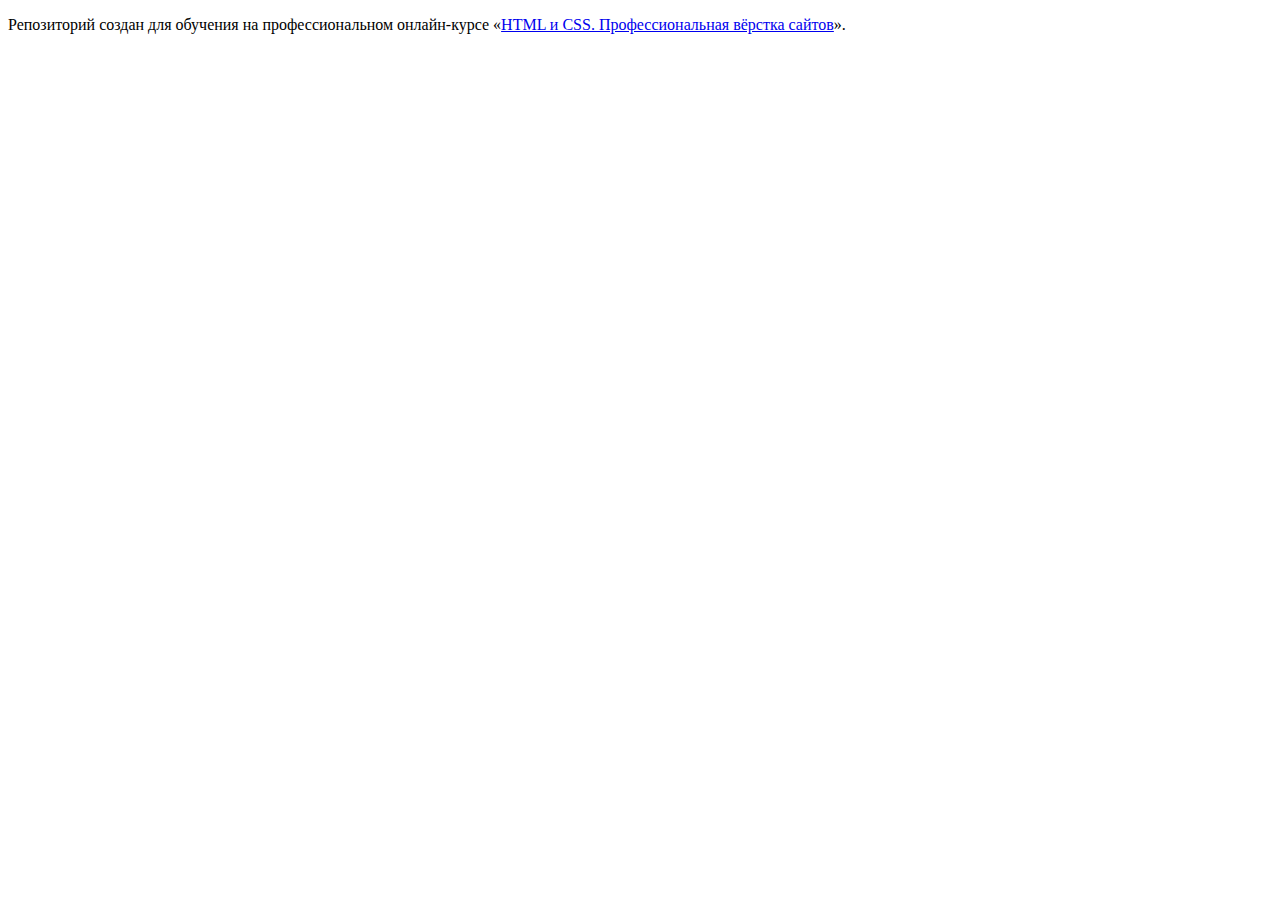
==== index.html @ 1917bbc8 ":hatching_chick:" ====
<!DOCTYPE html>
<html lang="ru">
  <head>
    <meta charset="utf-8">
    <title>HTML Academy: Девайс</title>
  </head>
  <body>

    <p>Репозиторий создан для обучения на профессиональном онлайн‑курсе «<a href="https://htmlacademy.ru/intensive/htmlcss">HTML и CSS. Профессиональная вёрстка сайтов</a>».</p>

  </body>
</html>
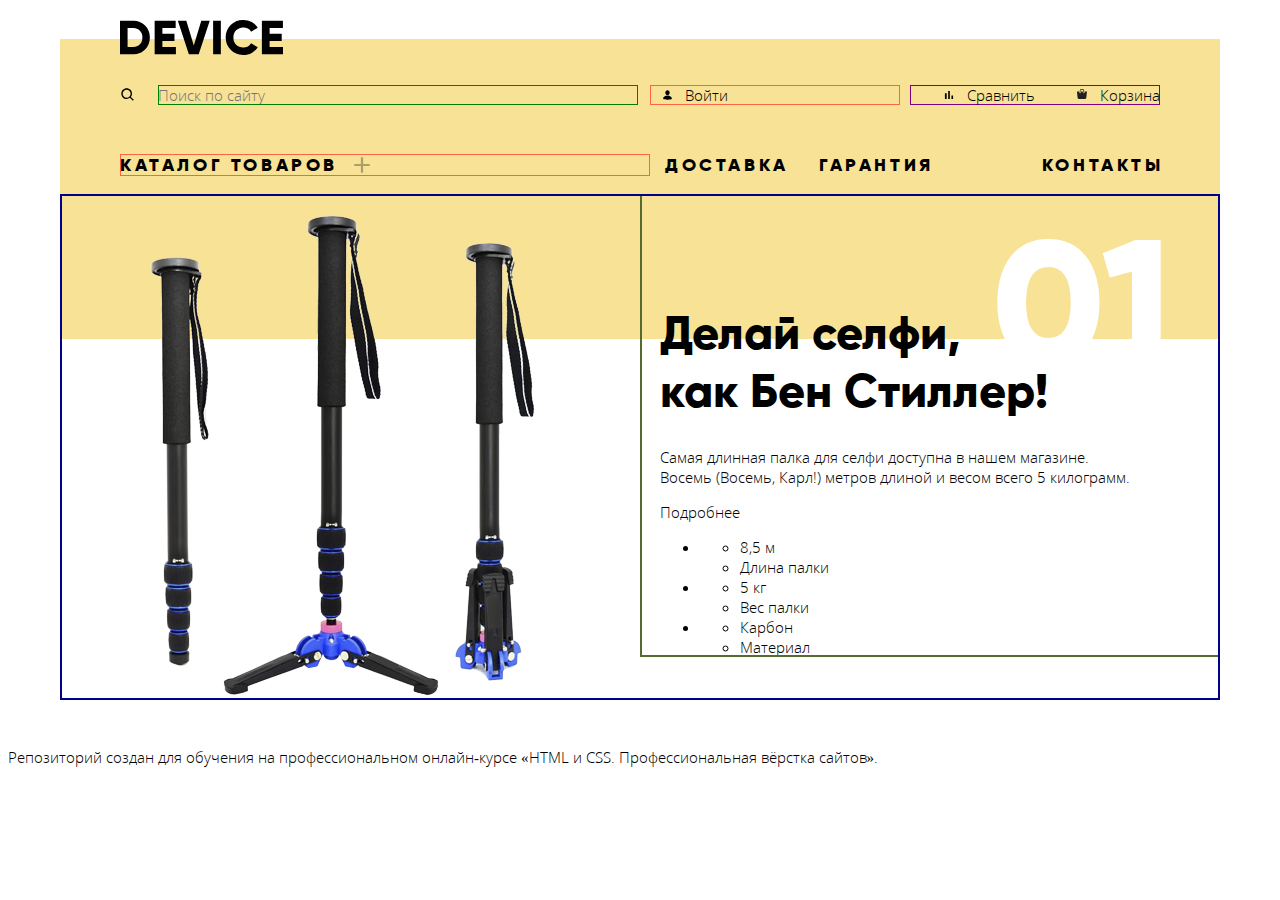
==== commit 682afb93: "Хэдер + часть слайдера" ====
--- a/index.html
+++ b/index.html
@@ -3,8 +3,124 @@
   <head>
     <meta charset="utf-8">
     <title>HTML Academy: Девайс</title>
+    <link href="css/style.css" rel="stylesheet">
+    <link rel="preconnect" href="https://fonts.gstatic.com">
+    <!-- <link href="https://fonts.googleapis.com/css2?family=Open+Sans:wght@300;400&display=swap" rel="stylesheet"> -->
   </head>
-  <body>
+  <body class="page">
+    <header>
+      <div class="layout-positioner">
+        <nav class="main-navigation">
+          <a class="main-logo" href="">
+            <img src="img/logo-device.svg" width="163" height="35" alt="Магазин электроники «Device»">
+          </a>
+          <ul class="user__nav">
+            <li class="nav-finder">
+              <input class="nav-finder-input" type="text" placeholder="Поиск по сайту">
+            </li>
+            <li>
+              <ul class="user__nav-user-link">
+                <li class="user-link">
+                  <a href="#">Войти</a>
+                </li>
+                <!-- <li class="user-link">
+                  <a href="">Валентин Петухов</a>
+                </li>
+                <li class="user-link__exit">
+                  <a href="">Выйти</a>
+                </li> -->
+              </ul>
+            </li>
+            <li>
+              <ul class="user__nav-actions">
+                <li class="actions-chart">
+                  <a href="#">Сравнить</a>
+                </li>
+                <li class="actions-cart">
+                  <a href="#">Корзина</a>
+                </li>
+              </ul>
+            </li>
+          </ul>
+
+          <ul class="shop__nav bold-text">
+            <li class="shop__nav-catalog">
+              <a class="catalog-link" href="#">Каталог товаров</a>
+              <div class="shop__nav-wrapper">
+                <ul class="shop__nav-list">
+                  <li>
+                    <a href="">Виртуальная реальность</a>
+                  </li>
+                  <li>
+                    <a href="">Фитнес-браслеты</a>
+                  </li>
+                  <li>
+                    <a href="">Квадрокоптер</a>
+                  </li>
+                  <li>
+                    <a href="">Моноподы для селфи</a>
+                  </li>
+                  <li>
+                    <a href="">Умные часы</a>
+                  </li>
+                  <li>
+                    <a href="">Экшн-камеры</a>
+                  </li>
+                </ul>
+              </div>
+
+            </li>
+            <li>
+              <a href="#">Доставка</a>
+            </li>
+            <li>
+              <a href="#">Гарантия</a>
+            </li>
+            <li>
+              <a href="#">Контакты</a>
+            </li>
+          </ul>
+        </nav>
+      </div>
+    </header>
+
+    <main>
+      <h1 class="visually-hidden">Магазин электроники «Device»</h1>
+      <section class="slider layout-positioner">
+        <div class="slider__counter">
+          <b class="slider__counter-caption">01</b>
+        </div>
+        <div class="slider__info">
+          <h2 class="visually-hidden">Самая длинная палка для селфи</h2>
+          <b class="slider__info-caption bold-text">Делай селфи,<br> как Бен Стиллер! </b>
+          <p class="slider__info-text">
+            Самая длинная палка для селфи доступна в нашем магазине.<br>
+             Восемь (Восемь, Карл!) метров длиной и весом всего 5 килограмм.
+          </p>
+          <a href="">Подробнее</a>
+          <ul>
+            <li>
+              <ul>
+                <li>8,5 м</li>
+                <li>Длина палки</li>
+              </ul>
+            </li>
+            <li>
+              <ul>
+                <li>5 кг</li>
+                <li>Вес палки</li>
+              </ul>
+            </li>
+            <li>
+              <ul>
+                <li>Карбон</li>
+                <li>Материал</li>
+              </ul>
+            </li>
+          </ul>
+        </div>
+      </section>
+    </main>
 
     <p>Репозиторий создан для обучения на профессиональном онлайн‑курсе «<a href="https://htmlacademy.ru/intensive/htmlcss">HTML и CSS. Профессиональная вёрстка сайтов</a>».</p>
 
--- a/css/style.css
+++ b/css/style.css
@@ -0,0 +1,396 @@
+@font-face {
+  font-family: "Gilroy";
+  src:  local("Gilroy"),
+        url("../fonts/gilroylight.woff2") format("woff2"),
+        url("../fonts/gilroylight.woff") format("woff");
+  font-weight: 400;
+  font-style: normal;
+}
+
+@font-face {
+  font-family: "Gilroy";
+  src:  local("Gilroy"),
+        url("../fonts/gilroyextrabold.woff2") format("woff2"),
+        url("../fonts/gilroyextrabold.woff") format("woff");
+  font-weight: 800;
+  font-style: normal;
+}
+
+@font-face {
+  font-family: "Open Sans";
+  src:  local("Open Sans"),
+        url("../fonts/opensanslight.woff2") format("woff2"),
+        url("../fonts/opensanslight.woff") format("woff");
+        font-weight: 300;
+        font-style: normal;
+}
+
+@font-face {
+  font-family: "Open Sans";
+  src:  local("Open Sans"),
+        url("../fonts/opensans.woff2") format("woff2"),
+        url("../fonts/opensans.woff") format("woff");
+        font-weight: 400;
+        font-style: normal;
+}
+
+/* @font-face {
+  font-family: "Gilroy";
+  src:  local("Gilroy"),
+        url("../fonts/gilroylight.woff2") format("woff2"),
+        url("../fonts/gilroylight.woff") format("woff");
+  font-weight: 400;
+  font-style: normal;
+}
+
+@font-face {
+  font-family: "Gilroy";
+  src:  local("Gilroy"),
+        url("../fonts/Gilroy-Extrabold.woff2") format("woff2"),
+        url("../fonts/Gilroy-Extrabold.woff") format("woff");
+  font-weight: 800;
+  font-style: normal;
+} */
+
+:root {
+  --basic-black: #000000;
+  --basic-white: #FFFFFF;
+
+
+  --special-yellow: #F7E296;
+
+  --opacity-black: rgba(0, 0, 0, 30%);
+}
+
+
+
+/* global */
+
+.page {
+  font-family: "Open Sans";
+  color: var(--basic-black);
+  font-style: normal;
+  font-size: 15px;
+  line-height: 20px;
+  font-weight: 300;
+}
+
+.bold-text {
+  font-family: "Gilroy";
+  font-size: 18px;
+  line-height: 22px;
+  font-weight: 800;
+}
+
+.visually-hidden {
+  position: absolute;
+  width: 1;
+  height: 1;
+  margin: -1;
+  padding: 0;
+  clip: rect(0 0 0 0);
+}
+
+.layout-positioner {
+  width: 1160px;
+  margin-left: auto;
+  margin-right: auto;
+}
+
+a {
+  text-decoration: none;
+  color: inherit;
+}
+
+/* === global === */
+
+
+
+.main-navigation {
+  position: relative;
+  background-color: var(--special-yellow);
+  margin-top: 39px;
+  padding-left: 60px;
+  padding-right: 60px;
+  padding-bottom: 50px;
+}
+
+.main-logo {
+  position: absolute;
+  top: -19px;
+  left: 60px;
+}
+
+
+.user__nav {
+  list-style: none;
+  padding: 0;
+  padding-top: 46px;
+  margin: 0;
+  margin-bottom: 49px;
+
+  display: grid;
+  grid-template-columns: 2fr 1fr 1fr;
+}
+
+.nav-finder-input {
+  padding: 0;
+  display: block;
+  width: 100%;
+  box-sizing: border-box;
+  background-color: inherit;
+  border: none;
+  font: inherit;
+
+  outline: 1px solid green;
+  outline-offset: -1px;
+}
+
+.nav-finder {
+  position: relative;
+  width: 480px;
+  padding-left: 38px;
+}
+
+.nav-finder::before {
+  content: "";
+  position: absolute;
+  top: 2px;
+  left: 0;
+  width: 16px;
+  height: 16px;
+  background-image: url("../img/icon-search.svg");
+  background-repeat: no-repeat;
+}
+
+.user__nav-user-link {
+  list-style: none;
+  padding: 0;
+  margin: 0;
+  margin-left: 10px;
+  padding-left: 35px;
+  box-sizing: border-box;
+  display: flex;
+  flex-wrap: wrap;
+
+  outline: 1px solid tomato;
+  outline-offset: -1px;
+}
+
+.user__nav-actions {
+  list-style: none;
+  padding: 0;
+  padding-left: 57px;
+  margin: 0;
+  margin-left: 10px;
+  display: flex;
+  flex-wrap: wrap;
+  justify-content: space-between;
+
+  outline: 1px solid purple;
+  outline-offset: -1px;
+}
+
+.user-link {
+  position: relative;
+  margin-right: 20px;
+}
+
+.user-link::before {
+  content: "";
+  position: absolute;
+  left: -24px;
+  top: 3px;
+  width: 13px;
+  height: 14px;
+  background-image: url("../img/icon-user.svg");
+  background-repeat: no-repeat;
+}
+
+
+.actions-chart {
+  position: relative;
+}
+
+.actions-chart::before {
+  content: "";
+  position: absolute;
+  left: -25px;
+  top: 3px;
+  width: 14px;
+  height: 14px;
+  background-image: url("../img/icon-chart.svg");
+  background-repeat: no-repeat;
+}
+
+.actions-cart {
+  position: relative;
+}
+
+.actions-cart::before {
+  content: "";
+  position: absolute;
+  top: 4px;
+  left: -23px;
+  width: 10px;
+  height: 10px;
+  background-image: url("../img/icon-cart.svg");
+  background-repeat: no-repeat;
+}
+
+
+.shop__nav {
+  list-style: none;
+  text-transform: uppercase;
+  letter-spacing: 0.2em;
+  padding: 0;
+  margin: 0;
+  display: grid;
+  grid-template-columns: 530px 139px 139px auto;
+  column-gap: 15px;
+  margin-right: -0.2em;
+}
+
+.catalog-link {
+  position: relative;
+}
+
+.catalog-link::after {
+  content: "";
+  width: 22px;
+  height: 22px;
+  position: absolute;
+  right: -35px;
+  top: 0;
+  background-image: url("../img/icon-plus.svg");
+  background-repeat: no-repeat;
+}
+
+.shop__nav > li:last-child {
+  text-align: right;
+}
+
+
+.shop__nav-catalog {
+  outline: 1px solid tomato;
+  outline-offset: -1px;
+  position: relative;
+}
+
+.shop__nav-wrapper {
+  width: 1160px;
+  background-color: var(--special-yellow);
+  display: none;
+  position: absolute;
+  left: -60px;
+  padding-left: 60px;
+
+  padding-top: 32px;
+  padding-bottom: 43px;
+  box-sizing: border-box;
+  z-index: 5;
+}
+
+.shop__nav-list {
+  background-color: var(--special-yellow);
+
+  width: 545px;
+  box-sizing: border-box;
+  margin-top: 30px;
+
+  letter-spacing: 0px;
+  text-transform: none;
+
+  margin: 0;
+  padding: 0;
+  list-style: none;
+  text-align: left;
+
+  display: grid;
+  grid-template-columns: auto auto auto;
+  row-gap: 16px;
+  column-gap: 40px;
+
+  font-family: "Open Sans";
+  color: var(--basic-black);
+  font-style: normal;
+  font-size: 15px;
+  line-height: 20px;
+  font-weight: 300;
+
+  outline: 1px solid green;
+  outline-offset: -1px;
+}
+
+.catalog-link:hover + .shop__nav-wrapper,
+.shop__nav-catalog:hover  > .shop__nav-wrapper:hover,
+.shop__nav-catalog:focus-within > .shop__nav-wrapper {
+  display: block;
+}
+
+.shop__nav-list li {
+  padding: 0;
+  margin: 0;
+}
+
+.shop__nav-list li:last-child {
+  grid-row: 3 / 4;
+}
+
+
+
+.slider {
+  height: 506px;
+  outline: 2px solid darkblue;
+  outline-offset: -2px;
+  position: relative;
+  top: -32px;
+
+  background-image: url("../img/slider-silfie-stick.png");
+  background-repeat: no-repeat;
+  background-position: 90px 18px;
+}
+
+.slider__counter {
+  position: absolute;
+  height: 145px;
+  width: 100%;
+  box-sizing: border-box;
+  padding-right: 47px;
+  text-align: right;
+  background-color: var(--special-yellow);
+  z-index: -1;
+}
+
+.slider__counter-caption {
+  display: block;
+  font-family: "Gilroy";
+  color: var(--basic-white);
+  font-style: normal;
+  font-weight: 800;
+  font-size: 179px;
+  line-height: 219px;
+  text-transform: uppercase;
+}
+
+.slider__info {
+  width: 50%;
+  box-sizing: border-box;
+  outline: 2px solid darkolivegreen;
+  outline-offset: -2px;
+  margin-left: auto;
+
+  padding-top: 110px;
+  padding-left: 20px;
+  padding-right: 60px;
+}
+
+.slider__info-caption {
+  font-size: 47px;
+  line-height: 58px;
+  letter-spacing: 0em;
+}
+
+.slider__info-text {
+  margin-top: 27px;
+}
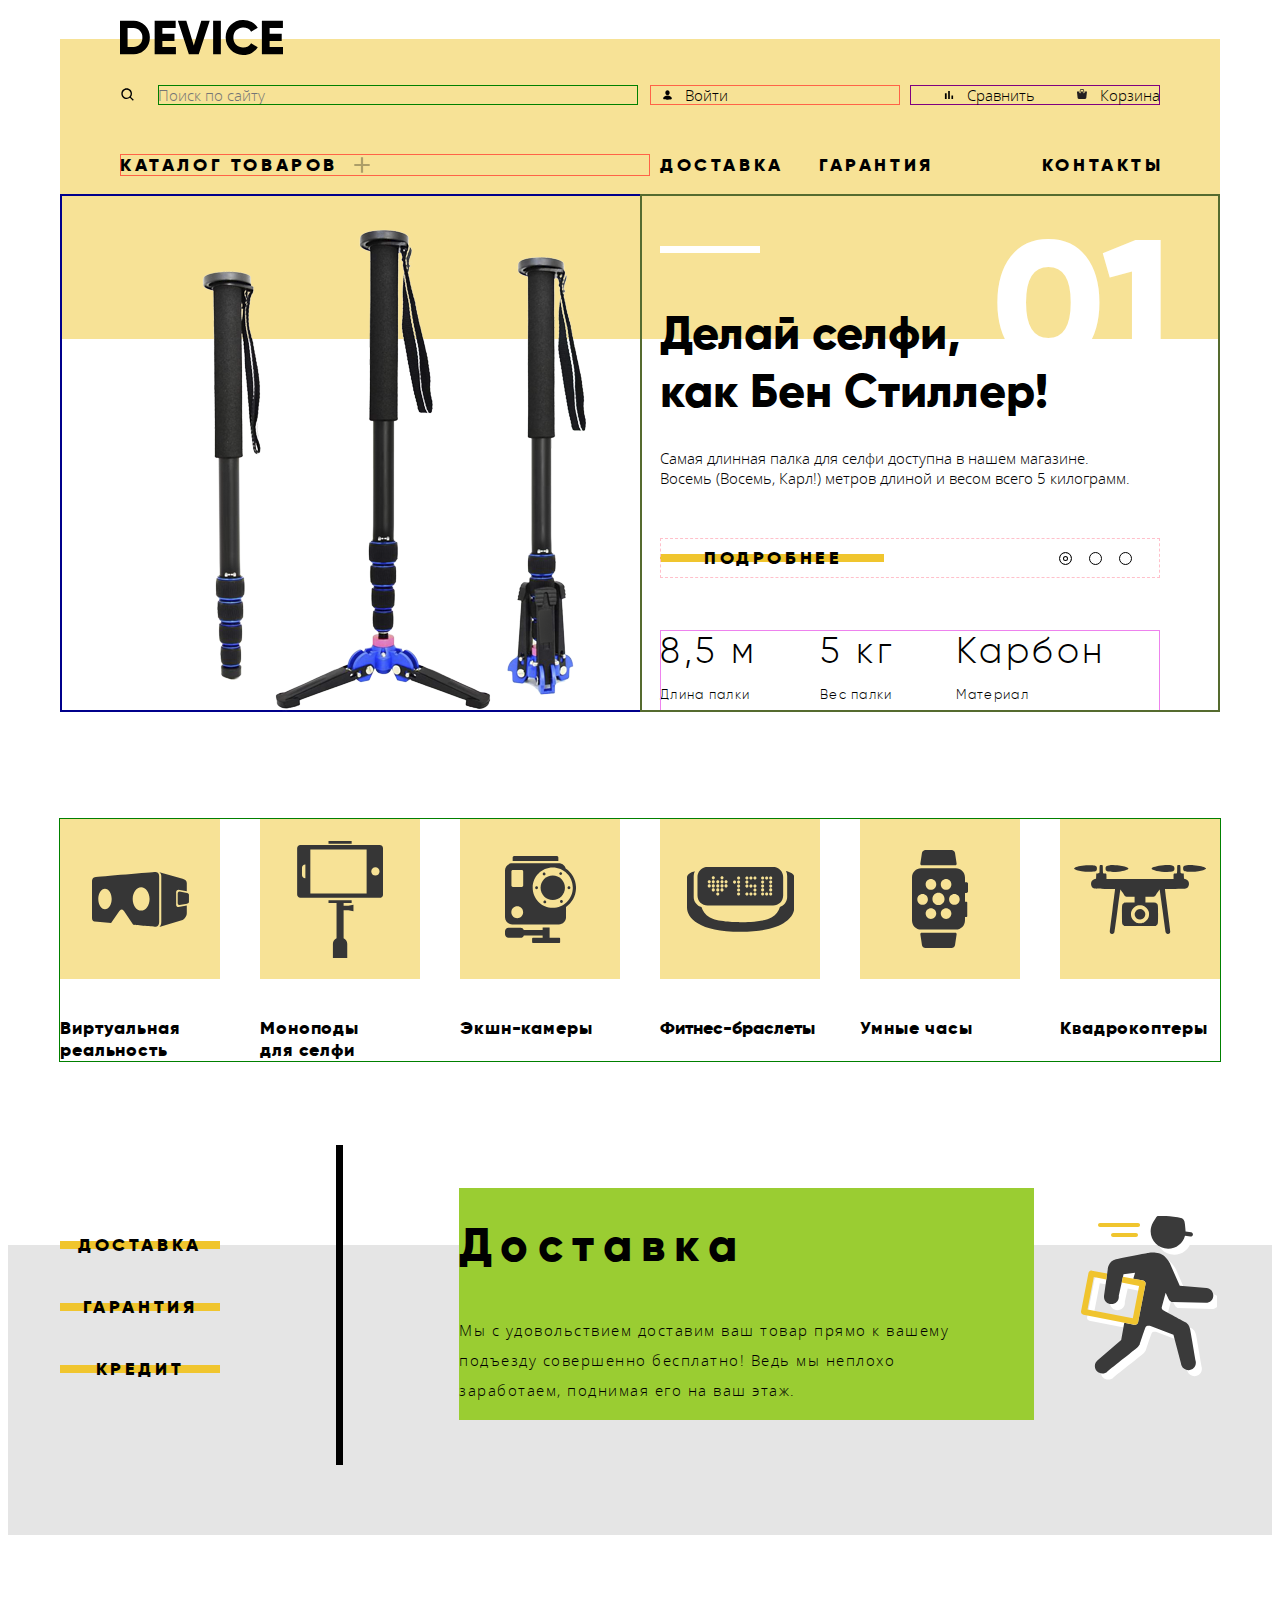
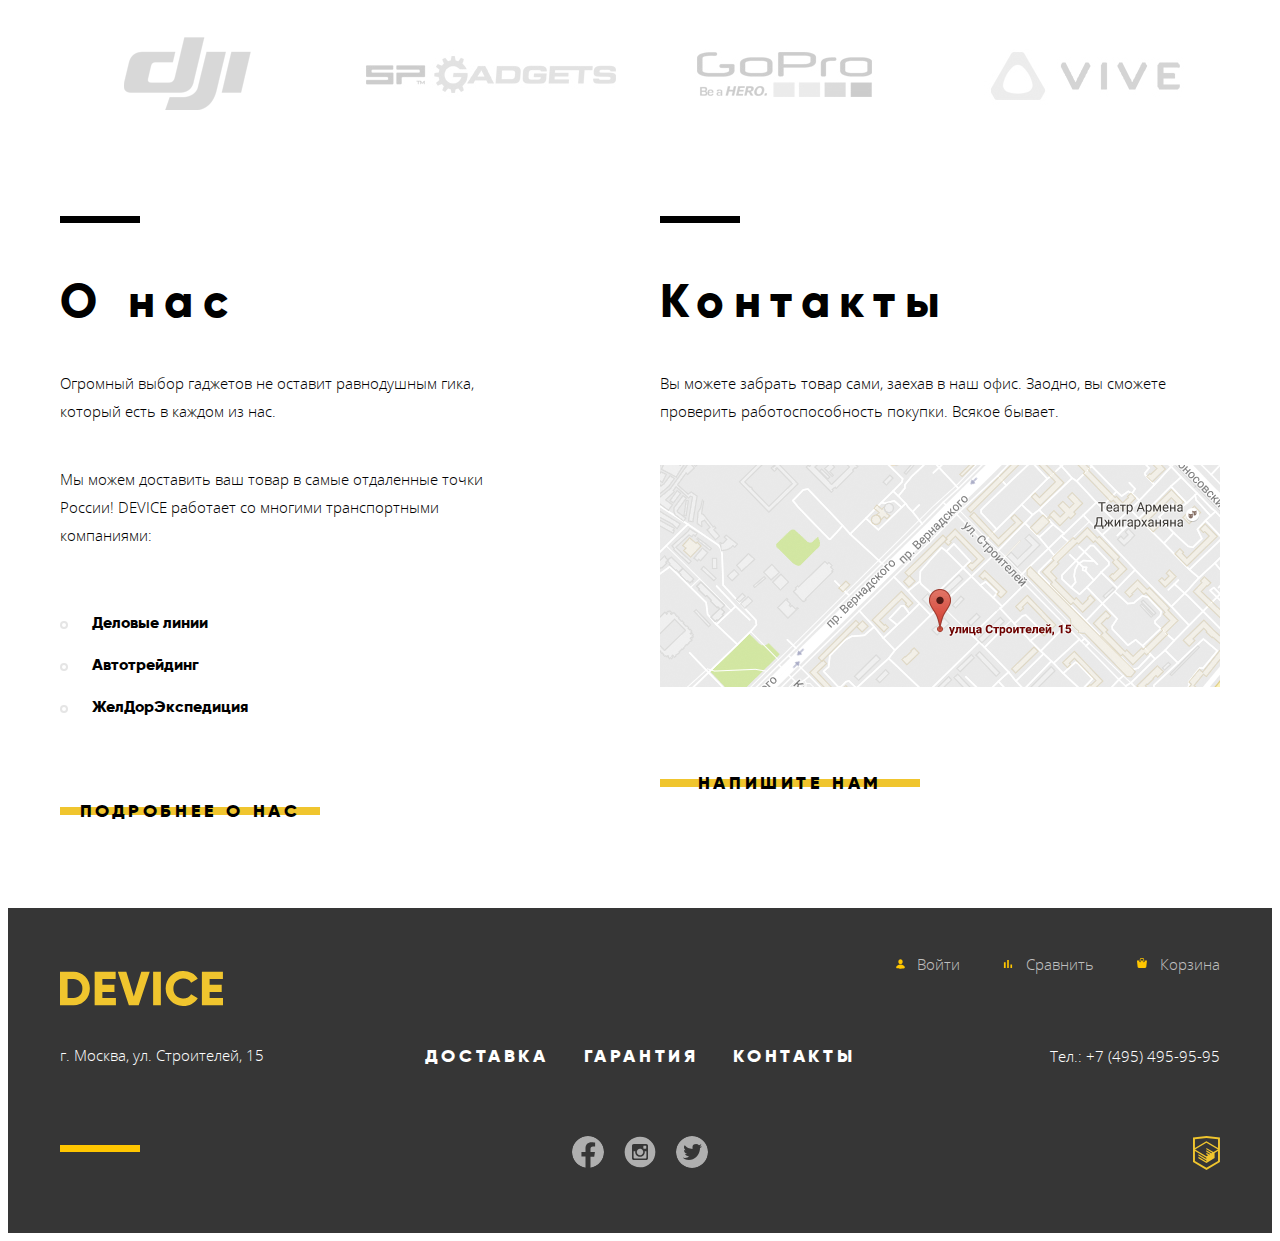
==== commit 72f462ea: "Верстка главной" ====
--- a/index.html
+++ b/index.html
@@ -1,128 +1,406 @@
 <!DOCTYPE html>
 <html lang="ru">
-  <head>
-    <meta charset="utf-8">
-    <title>HTML Academy: Девайс</title>
-    <link href="css/style.css" rel="stylesheet">
-    <link rel="preconnect" href="https://fonts.gstatic.com">
-    <!-- <link href="https://fonts.googleapis.com/css2?family=Open+Sans:wght@300;400&display=swap" rel="stylesheet"> -->
-  </head>
-  <body class="page">
-    <header>
-      <div class="layout-positioner">
-        <nav class="main-navigation">
-          <a class="main-logo" href="">
-            <img src="img/logo-device.svg" width="163" height="35" alt="Магазин электроники «Device»">
-          </a>
-          <ul class="user__nav">
-            <li class="nav-finder">
-              <input class="nav-finder-input" type="text" placeholder="Поиск по сайту">
-            </li>
-            <li>
-              <ul class="user__nav-user-link">
-                <li class="user-link">
-                  <a href="#">Войти</a>
-                </li>
-                <!-- <li class="user-link">
+
+<head>
+  <meta charset="utf-8">
+  <title>HTML Academy: Девайс</title>
+  <link href="css/style.css" rel="stylesheet">
+  <link rel="preconnect" href="https://fonts.gstatic.com">
+  <!-- <link href="https://fonts.googleapis.com/css2?family=Open+Sans:wght@300;400&display=swap" rel="stylesheet"> -->
+</head>
+
+<body class="page">
+  <header>
+    <div class="layout-positioner">
+      <nav class="main-navigation">
+        <a class="main-logo" href="">
+          <img src="img/logo-device.svg" width="163" height="35" alt="Магазин электроники «Device»">
+        </a>
+        <ul class="user__nav">
+          <li class="nav-finder">
+            <input class="nav-finder-input" type="text" placeholder="Поиск по сайту">
+          </li>
+          <li>
+            <ul class="user__nav-user-link">
+              <li class="user-link">
+                <a href="#">Войти</a>
+              </li>
+              <!-- <li class="user-link">
                   <a href="">Валентин Петухов</a>
                 </li>
                 <li class="user-link__exit">
                   <a href="">Выйти</a>
                 </li> -->
+            </ul>
+          </li>
+          <li>
+            <ul class="user__nav-actions">
+              <li class="actions-chart">
+                <a href="#">Сравнить</a>
+              </li>
+              <li class="actions-cart">
+                <a href="#">Корзина</a>
+              </li>
+            </ul>
+          </li>
+        </ul>
+
+        <ul class="shop__nav bold-text">
+          <li class="shop__nav-catalog">
+            <a class="catalog-link" href="#">Каталог товаров</a>
+            <div class="shop__nav-wrapper">
+              <ul class="shop__nav-list">
+                <li>
+                  <a href="">Виртуальная реальность</a>
+                </li>
+                <li>
+                  <a href="">Фитнес-браслеты</a>
+                </li>
+                <li>
+                  <a href="">Квадрокоптер</a>
+                </li>
+                <li>
+                  <a href="">Моноподы для селфи</a>
+                </li>
+                <li>
+                  <a href="">Умные часы</a>
+                </li>
+                <li>
+                  <a href="">Экшн-камеры</a>
+                </li>
               </ul>
-            </li>
-            <li>
-              <ul class="user__nav-actions">
-                <li class="actions-chart">
-                  <a href="#">Сравнить</a>
-                </li>
-                <li class="actions-cart">
-                  <a href="#">Корзина</a>
-                </li>
+            </div>
+
+          </li>
+          <li>
+            <a href="#">Доставка</a>
+          </li>
+          <li>
+            <a href="#">Гарантия</a>
+          </li>
+          <li>
+            <a href="#">Контакты</a>
+          </li>
+        </ul>
+      </nav>
+    </div>
+  </header>
+
+  <main>
+    <h1 class="visually-hidden">Магазин электроники «Device»</h1>
+    <section class="slider layout-positioner">
+      <ul class="slider__list">
+        <li class="slider__item slider__item-0 current-slider">
+          <div class="slider__image">
+            <img src="img/slider-silfie-stick.png" width="384" height="486" alt="Самая длинная селфи палка">
+          </div>
+          <div class="slider__info">
+            <b class="slider__counter-caption">01</b>
+            <h2 class="visually-hidden">Самая длинная палка для селфи</h2>
+            <b class="slider__info-caption bold-text">Делай селфи,<br> как Бен Стиллер! </b>
+            <p class="slider__info-text">
+              Самая длинная палка для селфи доступна в нашем магазине.<br>
+              Восемь (Восемь, Карл!) метров длиной и весом всего 5 килограмм.
+            </p>
+            <div class="slider__controls">
+              <a class="button bold-text" href="">Подробнее</a>
+              <ul class="slider__switch-list">
+                <li class="slider__switch-item slider__switch-current"></li>
+                <li class="slider__switch-item"></li>
+                <li class="slider__switch-item"></li>
               </ul>
-            </li>
-          </ul>
-
-          <ul class="shop__nav bold-text">
-            <li class="shop__nav-catalog">
-              <a class="catalog-link" href="#">Каталог товаров</a>
-              <div class="shop__nav-wrapper">
-                <ul class="shop__nav-list">
-                  <li>
-                    <a href="">Виртуальная реальность</a>
-                  </li>
-                  <li>
-                    <a href="">Фитнес-браслеты</a>
-                  </li>
-                  <li>
-                    <a href="">Квадрокоптер</a>
-                  </li>
-                  <li>
-                    <a href="">Моноподы для селфи</a>
-                  </li>
-                  <li>
-                    <a href="">Умные часы</a>
-                  </li>
-                  <li>
-                    <a href="">Экшн-камеры</a>
-                  </li>
-                </ul>
-              </div>
-
-            </li>
-            <li>
-              <a href="#">Доставка</a>
-            </li>
-            <li>
-              <a href="#">Гарантия</a>
-            </li>
-            <li>
-              <a href="#">Контакты</a>
-            </li>
-          </ul>
-        </nav>
+            </div>
+
+            <ul class="slider__table">
+              <li>
+                <ul>
+                  <li class="slider__table-head">8,5 м</li>
+                  <li class="slider__table-text">Длина палки</li>
+                </ul>
+              </li>
+              <li>
+                <ul>
+                  <li class="slider__table-head">5 кг</li>
+                  <li class="slider__table-text">Вес палки</li>
+                </ul>
+              </li>
+              <li>
+                <ul>
+                  <li class="slider__table-head">Карбон</li>
+                  <li class="slider__table-text">Материал</li>
+                </ul>
+              </li>
+            </ul>
+          </div>
+        </li>
+        <li class="slider__item slider__item-1">
+          <div class="slider__image">
+            <img src="img/slider-fitness-brasslete.png" width="345" height="485" alt="Фитнес-браслеты с мотивацией">
+          </div>
+          <div class="slider__info">
+            <b class="slider__counter-caption">02</b>
+            <h2 class="visually-hidden">Мотивирующие фитнес-браслеты</h2>
+            <b class="slider__info-caption bold-text">Худеем<br> правильно!</b>
+            <p class="slider__info-text">
+              Мотивирующие фитнес-браслеты помогут найти в себе силы<br>
+              не пропускать занятия и соблюдать диету.
+            </p>
+            <div class="slider__controls">
+              <a class="button bold-text" href="">Подробнее</a>
+              <ul class="slider__switch-list">
+                <li class="slider__switch-item slider__switch-current"></li>
+                <li class="slider__switch-item"></li>
+                <li class="slider__switch-item"></li>
+              </ul>
+            </div>
+            <ul class="slider__table">
+              <li>
+                <ul>
+                  <li class="slider__table-head">48 часов</li>
+                  <li class="slider__table-text">Без подзарядки</li>
+                </ul>
+              </li>
+            </ul>
+          </div>
+        </li>
+        <li class="slider__item slider__item-2">
+          <div class="slider__image">
+            <img src="img/slider-copter.png" width="526" height="334" alt="Фитнес-браслеты с мотивацией">
+          </div>
+          <div class="slider__info">
+            <h2 class="visually-hidden">Атакующий квадрокоптер</h2>
+            <b class="slider__counter-caption">03</b>
+            <b class="slider__info-caption bold-text">Порхает как бабочка, жалит как пчела!</b>
+            <p class="slider__info-text">
+              Этот обычный, на первый взгляд, квадрокоптер оснащен<br>
+              мощным лазером, замаскированным под стандартную камеру.
+            </p>
+            <div class="slider__controls">
+              <a class="button bold-text" href="">Подробнее</a>
+              <ul class="slider__switch-list">
+                <li class="slider__switch-item slider__switch-current"></li>
+                <li class="slider__switch-item"></li>
+                <li class="slider__switch-item"></li>
+              </ul>
+            </div>
+            <ul class="slider__table">
+              <li>
+                <ul>
+                  <li class="slider__table-head">800 м</li>
+                  <li class="slider__table-text">Дальность полета</li>
+                </ul>
+              </li>
+              <li>
+                <ul>
+                  <li class="slider__table-head">50 м</li>
+                  <li class="slider__table-text">Радиус поражения</li>
+                </ul>
+              </li>
+            </ul>
+          </div>
+        </li>
+      </ul>
+    </section>
+
+    <section class="page__catalog layout-positioner">
+      <ul class="page__catalog-list">
+        <li class="page__catalog-item">
+          <a href="#">Виртуальная реальность</a>
+        </li>
+        <li class="page__catalog-item">
+          <a href="#">Моноподы<br> для селфи</a>
+        </li>
+        <li class="page__catalog-item">
+          <a href="#">Экшн-камеры</a>
+        </li>
+        <li class="page__catalog-item">
+          <a href="#">Фитнес-браслеты</a>
+        </li>
+        <li class="page__catalog-item">
+          <a href="#">Умные часы</a>
+        </li>
+        <li class="page__catalog-item">
+          <a href="#">Квадрокоптеры</a>
+        </li>
+      </ul>
+    </section>
+
+    <section class="page__services">
+      <h2 class="visually-hidden">Дополнительные услуги</h2>
+      <div class="layout-positioner">
+        <ul class="services__controls-list">
+          <li class="services__controls-item">
+            <a class="button bold-text" href="#">Доставка</a>
+          </li>
+          <li class="services__controls-item">
+            <a class="button bold-text" href="#">Гарантия</a>
+          </li>
+          <li class="services__controls-item">
+            <a class="button bold-text" href="#">Кредит</a>
+          </li>
+        </ul>
+        <ul class="services__list">
+          <li class="services-current services__item services-delivery">
+            <div class="services__text-container">
+              <h3>Доставка</h3>
+              <p>
+                Мы с удовольствием доставим ваш товар прямо к вашему<br>
+                подъезду совершенно бесплатно! Ведь мы неплохо<br>
+                заработаем, поднимая его на ваш этаж.
+              </p>
+            </div>
+            <img width="136" height="164" src="img/logo-services-delivery.svg">
+          </li>
+          <li class="services__item services-warranty">
+            <div class="services__text-container">
+              <h3>Гарантия</h3>
+              <p>
+                Если из-за возгорания купленного у нас товара у вас сгорит дом —
+                не переживайте, мы выдадим вам новый.<br>
+                Товар, не дом, конечно же.
+              </p>
+            </div>
+            <img width="171" height="195" src="img/logo-services-warranty.svg">
+          </li>
+          <li class="services__item services-credit">
+            <div class="services__text-container">
+              <h3>Кредит</h3>
+              <p>
+                Залезть в долговую яму стало проще! Кредитные консультанты
+                подберут для вас наиболее выгодные<br>
+                условия кредита. Выгодные для нашего банка, разумеется.
+              </p>
+            </div>
+            <img width="156" height="188" src="img/logo-services-credit.svg">
+          </li>
+        </ul>
       </div>
-    </header>
-
-    <main>
-      <h1 class="visually-hidden">Магазин электроники «Device»</h1>
-      <section class="slider layout-positioner">
-        <div class="slider__counter">
-          <b class="slider__counter-caption">01</b>
-        </div>
-        <div class="slider__info">
-          <h2 class="visually-hidden">Самая длинная палка для селфи</h2>
-          <b class="slider__info-caption bold-text">Делай селфи,<br> как Бен Стиллер! </b>
-          <p class="slider__info-text">
-            Самая длинная палка для селфи доступна в нашем магазине.<br>
-             Восемь (Восемь, Карл!) метров длиной и весом всего 5 килограмм.
-          </p>
-          <a href="">Подробнее</a>
-          <ul>
-            <li>
-              <ul>
-                <li>8,5 м</li>
-                <li>Длина палки</li>
-              </ul>
-            </li>
-            <li>
-              <ul>
-                <li>5 кг</li>
-                <li>Вес палки</li>
-              </ul>
-            </li>
-            <li>
-              <ul>
-                <li>Карбон</li>
-                <li>Материал</li>
-              </ul>
-            </li>
-          </ul>
-        </div>
+    </section>
+
+    <section class="partners layout-positioner">
+      <ul class="partners__list">
+        <li class="partners__item">
+          <a class="partners__item-link" href="#">
+            <img src="img/logo-partners-dji.png" width="260" height="100" alt="">
+          </a>
+        </li>
+        <li class="partners__item">
+          <a class="partners__item-link" href="#">
+            <img src="img/logo-partners-spgadjects.png" width="260" height="100" alt="">
+          </a>
+        </li>
+        <li class="partners__item">
+          <a class="partners__item-link" href="#">
+            <img src="img/logo-partners-gopro.png" width="260" height="100" alt="">
+          </a>
+        </li>
+        <li class="partners__item">
+          <a class="partners__item-link" href="#">
+            <img src="img/logo-partners-vive.png" width="260" height="100" alt="">
+          </a>
+        </li>
+      </ul>
+    </section>
+
+    <section class="about-us layout-positioner">
+      <div class="about-us__info">
+        <h2>О нас</h2>
+        <p>
+          Огромный выбор гаджетов не оставит равнодушным гика,
+          который есть в каждом из нас.
+        </p>
+        <p>
+          Мы можем доставить ваш товар в самые отдаленные точки
+          России! DEVICE работает со многими транспортными компаниями:
+        </p>
+        <ul class="about-us__info-list">
+          <li class="about-us__info-item">Деловые линии</li>
+          <li class="about-us__info-item">Автотрейдинг</li>
+          <li class="about-us__info-item">ЖелДорЭкспедиция</li>
+        </ul>
+        <a class="button bold-text" href="#">Подробнее о нас</a>
+      </div>
+      <div class="about-us__contacts">
+        <h2>Контакты</h2>
+        <p>
+          Вы можете забрать товар сами, заехав в наш офис. Заодно, вы сможете
+          проверить работоспособность покупки. Всякое бывает.
+        </p>
+        <img src="img/about-us-map.png" width="560" height="222" alt="Наш адрес: ул.Строителей 15">
+        <a class="button bold-text" href="#">Напишите нам</a>
+      </div>
+    </section>
+  </main>
+
+  <footer class="main-footer">
+    <div class="layout-positioner footer-wrapper-top">
+      <a href="#">
+        <img src="img/logo-device-footer.svg">
+      </a>
+      <ul class="footer__user-nav">
+        <li class="footer__user-link">
+          <a href="#">Войти</a>
+        </li>
+        <!-- <li class="footer__user-link">
+          <a href="">Валентин Петухов</a>
+        </li>
+        <li class="footer__user-exit">
+          <a href="">Выйти</a>
+        </li> -->
+        <li class="footer__actions-chart">
+          <a href="#">Сравнить</a>
+        </li>
+        <li class="footer__actions-cart">
+          <a href="#">Корзина</a>
+        </li>
+      </ul>
+    </div>
+    <div class="layout-positioner footer-wrapper-center">
+      <address class="footer__adress">
+        г. Москва, ул. Строителей, 15
+      </address>
+      <ul class="footer__link-list">
+        <li class="footer__link-item">
+          <a href="#">Доставка</a>
+        </li>
+        <li class="footer__link-item">
+          <a href="#">Гарантия</a>
+        </li>
+        <li class="footer__link-item">
+          <a href="#">Контакты</a>
+        </li>
+      </ul>
+      <p class="footer__phone">Тел.:
+        <a href="tel:+74959595">+7 (495) 495-95-95</a>
+      </p>
+    </div>
+    <div class="layout-positioner footer-wrapper-bottom">
+      <section>
+        <h2 class="visually-hidden">Мы в социальных сетях:</h2>
+        <ul class="footer__social-list">
+          <li class="footer__social-item">
+            <a class="social-icon social-facebook" href="#">
+              <span class="visually-hidden">Facebook</span>
+            </a>
+          </li>
+          <li class="footer__social-item">
+            <a class="social-icon social-instagram" href="#">
+              <span class="visually-hidden">Instagram</span>
+            </a>
+          </li>
+          <li class="footer__social-item">
+            <a class="social-icon social-twitter" href="#">
+              <span class="visually-hidden">Twitter</span>
+            </a>
+          </li>
       </section>
-    </main>
-
-    <p>Репозиторий создан для обучения на профессиональном онлайн‑курсе «<a href="https://htmlacademy.ru/intensive/htmlcss">HTML и CSS. Профессиональная вёрстка сайтов</a>».</p>
-
-  </body>
+      <a class="footer__academy-link" href="https://htmlacademy.ru/intensive/htmlcss">
+        <span class="visually-hidden">HTML и CSS. Профессиональная вёрстка сайтов</span>
+      </a>
+
+      </ul>
+    </div>
+  </footer>
+</body>
+
 </html>
--- a/css/style.css
+++ b/css/style.css
@@ -34,32 +34,21 @@
         font-style: normal;
 }
 
-/* @font-face {
-  font-family: "Gilroy";
-  src:  local("Gilroy"),
-        url("../fonts/gilroylight.woff2") format("woff2"),
-        url("../fonts/gilroylight.woff") format("woff");
-  font-weight: 400;
-  font-style: normal;
-}
-
-@font-face {
-  font-family: "Gilroy";
-  src:  local("Gilroy"),
-        url("../fonts/Gilroy-Extrabold.woff2") format("woff2"),
-        url("../fonts/Gilroy-Extrabold.woff") format("woff");
-  font-weight: 800;
-  font-style: normal;
-} */
-
 :root {
   --basic-black: #000000;
   --basic-white: #FFFFFF;
+  --basic-gray-light: #E5E5E5;
+  --basic-dark: #363636;
 
 
   --special-yellow: #F7E296;
+  --special-yellow-dark: #F0C52E;
+  --special-yellow-footer: #FFC600;
+
 
   --opacity-black: rgba(0, 0, 0, 30%);
+  --opacity-white: rgba(255, 255, 255 , 70%);
+
 }
 
 
@@ -102,6 +91,44 @@
   color: inherit;
 }
 
+ul {
+  list-style: none;
+  padding: 0;
+  margin: 0;
+}
+
+.button {
+  position: relative;
+
+  margin-top: 40px;
+  padding-top: 9px;
+  padding-bottom: 9px;
+  padding-left: 24px;
+  padding-right: 25px;
+
+  font-size: 18px;
+  line-height: 22px;
+  /* identical to box height */
+  letter-spacing: 0.2em;
+  text-transform: uppercase;
+}
+
+.button::after {
+  position: absolute;
+  content: "";
+  height: 20%;
+  width: 100%;
+  display: block;
+  background-color: var(--special-yellow-dark);
+  top: 40%;
+  left: 0;
+  z-index: -1;
+}
+
+.button:hover {
+  background-color: var(--special-yellow-dark);
+}
+
 /* === global === */
 
 
@@ -113,6 +140,8 @@
   padding-left: 60px;
   padding-right: 60px;
   padding-bottom: 50px;
+  min-height: 300px;
+  box-sizing: border-box;
 }
 
 .main-logo {
@@ -246,8 +275,8 @@
   padding: 0;
   margin: 0;
   display: grid;
-  grid-template-columns: 530px 139px 139px auto;
-  column-gap: 15px;
+  grid-template-columns: 530px 149px 139px auto;
+  column-gap: 10px;
   margin-right: -0.2em;
 }
 
@@ -286,7 +315,7 @@
   padding-left: 60px;
 
   padding-top: 32px;
-  padding-bottom: 43px;
+  padding-bottom: 40px;
   box-sizing: border-box;
   z-index: 5;
 }
@@ -338,32 +367,74 @@
 }
 
 
+/* Slider */
 
 .slider {
-  height: 506px;
+  min-height: 506px;
   outline: 2px solid darkblue;
   outline-offset: -2px;
   position: relative;
-  top: -32px;
-
-  background-image: url("../img/slider-silfie-stick.png");
-  background-repeat: no-repeat;
-  background-position: 90px 18px;
-}
-
-.slider__counter {
-  position: absolute;
-  height: 145px;
-  width: 100%;
+  top: -145px;
+  margin-bottom: -38px;
+}
+
+.slider__list {
+  list-style: none;
+  margin: 0;
+  padding: 0;
+}
+
+.slider__item {
+  min-height: 506px;
+  position: relative;
+  display: none;
+}
+
+.current-slider {
+  display: flex;
+}
+
+/* Slider__image */
+.slider__image {
+  width: 50%;
+  display: flex;
+  /* align-items: center; */
+  justify-content: center;
   box-sizing: border-box;
-  padding-right: 47px;
-  text-align: right;
-  background-color: var(--special-yellow);
-  z-index: -1;
+}
+
+.slider__image img {
+  margin-top: auto;
+}
+
+.slider__item-0 .slider__image {
+  padding-left: 88px;
+}
+
+.slider__item-1 .slider__image {
+  padding-top: 45px;
+}
+
+.slider__item-2 img {
+  margin-top: 0;
+  padding-top: 100px;
+}
+/* end slider__image */
+
+/* slider__info */
+
+.slider__info {
+  width: 50%;
+  box-sizing: border-box;
+  padding-top: 110px;
+  padding-left: 20px;
+  padding-right: 60px;
+
+  outline: 2px solid darkolivegreen;
+  outline-offset: -2px;
 }
 
 .slider__counter-caption {
-  display: block;
   font-family: "Gilroy";
   color: var(--basic-white);
   font-style: normal;
@@ -371,26 +442,623 @@
   font-size: 179px;
   line-height: 219px;
   text-transform: uppercase;
-}
-
-.slider__info {
-  width: 50%;
-  box-sizing: border-box;
-  outline: 2px solid darkolivegreen;
-  outline-offset: -2px;
-  margin-left: auto;
-
-  padding-top: 110px;
-  padding-left: 20px;
-  padding-right: 60px;
+  position: absolute;
+  top: 0;
+  right: 47px;
+}
+
+.slider__info-caption::before {
+  content: "";
+  display: block;
+  width: 100px;
+  height: 7px;
+  background-color: var(--basic-white);
+  position: absolute;
+  top: -58px;
+  left: 0;
 }
 
 .slider__info-caption {
   font-size: 47px;
   line-height: 58px;
   letter-spacing: 0em;
-}
+  z-index: 2;
+  position: relative;
+}
+
 
 .slider__info-text {
-  margin-top: 27px;
-}
+  margin-top: 28px;
+  margin-bottom: 50px;
+}
+
+.slider__controls {
+  outline: 1px dashed pink;
+  outline-offset: -1px;
+  display: flex;
+  justify-content: space-between;
+  align-items: center;
+  padding-right: 28px;
+  margin-bottom: 52px;
+}
+
+.slider__controls > .button {
+  margin: 0;
+  padding-left: 44px;
+  padding-right: 42px;
+}
+
+.slider__switch-list {
+  margin-left: auto;
+  display: flex;
+  flex-wrap: wrap;
+  align-items: center;
+}
+
+.slider__switch-item {
+  display: block;
+  width: 11px;
+  height: 11px;
+  background-color: inherit;
+  border-color: inherit;
+  border: 1px solid var(--basic-black);
+  border-radius: 50%;
+  margin-left: 17px;
+}
+
+
+.slider__switch-current {
+  box-shadow: inset 0 0 0 3px var(--basic-white),
+              inset 0 0 0 4px var(--basic-black);
+}
+
+.slider__table {
+  list-style: none;
+  margin: 0;
+  padding: 0;
+
+  display: flex;
+  flex-wrap: wrap;
+
+  font-family: "Gilroy";
+  font-weight: 300;
+  color: var(--basic-black);
+
+  outline: 1px solid violet;
+  outline-offset: -1px;
+}
+
+.slider__table > li {
+  display: block;
+  margin-right: 62px;
+}
+
+.slider__table > li:nth-child(3n) {
+  margin-right: 0;
+}
+
+
+.slider__table-head {
+  font-size: 36px;
+  line-height: 42px;
+  letter-spacing: 0.1em;
+  margin-bottom: 15px;
+}
+
+.slider__table-text {
+  font-size: 13px;
+  line-height: 15px;
+  letter-spacing: 0.1em;
+  margin-bottom: 10px;
+}
+/* end slider__info */
+
+/* end slider */
+
+
+/* page-catalog */
+
+
+.page__catalog {
+  font-family: "Gilroy";
+  font-style: normal;
+  font-weight: 800;
+  font-size: 18px;
+  line-height: 22px;
+  letter-spacing: 0.05em;
+  margin-bottom: 69px;
+
+  outline: 1px solid green;
+}
+
+.page__catalog-list {
+  display: grid;
+  grid-template-columns: 1fr 1fr 1fr 1fr 1fr 1fr;
+  column-gap: 40px;
+}
+
+.page__catalog-item {
+  width: 160px;
+}
+
+.page__catalog-item:nth-child(4) {
+  letter-spacing: 0;
+}
+
+.page__catalog-item a {
+  position: relative;
+}
+
+
+
+.page__catalog-item a::before {
+  content: "";
+  display: block;
+  background-color: var(--special-yellow);
+  width: 160px;
+  height: 160px;
+  margin-bottom: 38px;
+}
+
+.page__catalog-item a::after {
+  content: "";
+  display: block;
+  position: absolute;
+  top: 0;
+  width: 160px;
+  height: 160px;
+  background-position: center;
+  background-repeat: no-repeat;
+  background-color: inherit;
+}
+
+.page__catalog-item > a:hover {
+  opacity: 0.3;
+}
+
+.page__catalog-item a:hover::before {
+  background-color: var(--special-yellow-dark);
+}
+
+.page__catalog-item a:hover::after {
+  opacity: 0.3;
+}
+
+.page__catalog-item:nth-child(1) a::after {
+  background-image: url("../img/icon-page-catalog-vr.svg");
+}
+
+.page__catalog-item:nth-child(2) a::after {
+  background-image: url("../img/icon-page-catalog-monopods.svg");
+}
+
+.page__catalog-item:nth-child(3) a::after {
+  background-image: url("../img/icon-page-catalog-action-cams.svg");
+}
+
+.page__catalog-item:nth-child(4) a::after {
+  background-image: url("../img/icon-page-catalog-fitness-braslets.svg");
+}
+
+.page__catalog-item:nth-child(5) a::after {
+  background-image: url("../img/icon-page-catalog-smart-watches.svg");
+}
+
+.page__catalog-item:nth-child(6) a::after {
+  background-image: url("../img/icon-page-catalog-copters.svg");
+}
+/* end page__catalog */
+
+/* page__services */
+
+.page__services {
+  height: 290px;
+  width: 100%;
+  background-color: var(--basic-gray-light);
+  position: relative;
+  top: 115px;
+  z-index: 0;
+}
+
+.page__services > .layout-positioner {
+  display: grid;
+  grid-template-columns: 283px auto;
+}
+
+.services__controls-list {
+  width: 100%;
+  position: relative;
+  top: -100px;
+  padding-top: 80px;
+  padding-bottom: 18px;
+  min-height: 320px;
+  border-right: 7px solid var(--basic-black);
+  box-sizing: border-box;
+  margin-bottom: 100px;
+}
+
+.services__controls-item > .button{
+  display: inline-block;
+  box-sizing: border-box;
+  text-align: center;
+  min-width: 160px;
+  padding-left: 0;
+  padding-right: 0;
+  margin: 0;
+  margin-bottom: 22px;
+}
+
+.services__controls-item > .button:active {
+  width: 100%;
+  color: var(--special-yellow);
+  background-color: var(--basic-black);
+}
+.services__list {
+  position: relative;
+  top: -57px;
+  padding-left: 116px;
+  width: 100%;
+  box-sizing: border-box;
+}
+
+.services__item {
+  display: none;
+}
+
+.services-current {
+  display: flex;
+  justify-content: space-between;
+}
+
+
+.services__text-container {
+  width: 575px;
+  /* margin-left: 116px; */
+  margin-right: auto;
+  background-color: yellowgreen;
+  /* position: relative;
+  top: -57px; */
+}
+
+.services__text-container > h3 {
+  font-family: "Gilroy";
+  color: var(--basic-black);
+  font-weight: 800;
+  font-size: 47px;
+  /* line-height: 58px; */
+  /* identical to box height */
+  letter-spacing: 0.2em;
+}
+
+.services__text-container > p {
+  margin-top: 60px;
+  font-family: "Open Sans";
+  font-weight: 300;
+  font-size: 15px;
+  line-height: 30px;
+  /* or 200% */
+  letter-spacing: 0.1em;
+}
+
+.services-delivery > img{
+  margin-top: 28px;
+  margin-right: 3px;
+}
+
+.services-warranty > img{
+  margin-top: 10px;
+  margin-right: -16px;
+}
+
+/* === end services === */
+
+
+/* partners */
+
+.partners__list {
+  display: grid;
+  grid-template-columns: 260px 260px 260px 260px;
+  column-gap: 40px;
+  row-gap: 24px;
+  margin-top: 205px;
+}
+
+.partners__item  {
+  display: block;
+  width: 260px;
+  height: 100px;
+  position: relative;
+}
+
+.partners__item-link::after {
+  content: "";
+  display: block;
+  width: 260px;
+  height: 100px;
+  position: absolute;
+  top: 0;
+  left: 0;
+  background-position: center;
+  background-repeat: no-repeat;
+  opacity: 0;
+}
+
+.partners__item-link:hover:after {
+  opacity: 1;
+}
+
+.partners__item:first-child .partners__item-link::after {
+  background-image: url("../img/logo-partners-dji-active.png");
+}
+
+.partners__item:nth-child(2) .partners__item-link::after {
+  background-image: url("../img/logo-partners-spgadjects-active.png");
+}
+
+.partners__item:nth-child(3) .partners__item-link::after {
+  background-image: url("../img/logo-partners-gopro-active.png");
+}
+
+.partners__item:last-child .partners__item-link::after {
+  background-image: url("../img/logo-partners-vive-active.png");
+}
+
+/* === partners end === */
+
+
+/* about us */
+
+.about-us {
+  display: grid;
+  margin-top: 90px;
+  margin-bottom: 77px;
+  grid-template-columns: 473px 560px;
+  column-gap: 127px;
+  font-family: "Open Sans";
+  font-weight: 300;
+  font-size: 15px;
+  line-height: 28px;
+}
+
+.about-us h2 {
+  position: relative;
+  font-family: "Gilroy";
+  font-weight: 800;
+  font-size: 47px;
+  line-height: 58px;
+  letter-spacing: 0.2em;
+}
+
+.about-us h2::before {
+  content: "";
+  display: block;
+  height: 7px;
+  width: 80px;
+  background-color: var(--basic-black);
+  position: absolute;
+  top: -56px;
+}
+
+.about-us p {
+  margin-bottom: 40px;
+}
+
+.about-us .button {
+  display: block;
+  width: 260px;
+  box-sizing: border-box;
+  padding-right: 0;
+  padding-left: 0;
+  text-align: center;
+}
+
+.about-us__info {
+  padding-top: 18px;
+}
+
+.about-us__info-list {
+  font-family: "Gilroy";
+  font-weight: 800;
+  font-size: 16px;
+  line-height: 28px;
+  margin-top: 60px;
+  margin-bottom: 70px;
+}
+
+.about-us__info-item {
+  position: relative;
+  padding-left: 32px;
+  margin-bottom: 14px;
+}
+
+.about-us__info-item::before {
+  content: "";
+  display: block;
+  height: 4px;
+  width: 4px;
+  border: 2px solid var(--basic-gray-light);
+  border-radius: 50%;
+  position: absolute;
+  left: 0;
+  top: 12px;
+}
+
+.about-us__contacts {
+  height: 500px;
+  padding-top: 18px;
+}
+
+.about-us__contacts img {
+  margin-bottom: 28px;
+}
+
+/* === end about-us === */
+
+
+/* main-footer */
+
+  /* footer-wrapper-top */
+.main-footer {
+  width: 100%;
+  background-color: var(--basic-dark);
+  color: var(--opacity-white);
+  padding-top: 46px;
+  padding-bottom: 45px;
+}
+
+.footer-wrapper-top {
+  display: flex;
+}
+
+.footer-wrapper-top > a {
+  margin-top: 17px;
+}
+
+.footer__user-nav {
+  margin-left: auto;
+  display: flex;
+}
+
+.footer__user-nav li {
+  margin-left: 66px;
+  position: relative;
+}
+
+.footer__user-link::before {
+  content: "";
+  position: absolute;
+  left: -23px;
+  top: 3px;
+  width: 13px;
+  height: 14px;
+  background-image: url("../img/icon-user-footer.svg");
+  background-repeat: no-repeat;
+}
+
+.footer__actions-chart::before {
+  content: "";
+  position: absolute;
+  left: -25px;
+  top: 3px;
+  width: 14px;
+  height: 14px;
+  background-image: url("../img/icon-chart-footer.svg");
+  background-repeat: no-repeat;
+}
+
+.footer__actions-cart::before {
+  content: "";
+  position: absolute;
+  top: 4px;
+  left: -23px;
+  width: 10px;
+  height: 10px;
+  background-image: url("../img/icon-cart-footer.svg");
+  background-repeat: no-repeat;
+}
+
+  /* footer-wrapper-center  */
+.footer-wrapper-center {
+  display: grid;
+  grid-template-columns: 1fr 1fr 1fr;
+  align-items: bottom;
+}
+
+.footer__link-list {
+  display: grid;
+  grid-template-columns: auto auto auto;
+  column-gap: 35px;
+  font-family: "Gilroy";
+  font-weight: 800;
+  font-size: 18px;
+  line-height: 22px;
+  letter-spacing: 0.2em;
+  text-transform: uppercase;
+  color: var(--basic-white);
+}
+
+
+.footer__adress {
+  font-family: "Open Sans";
+  color: var(--basic-white);
+  font-style: normal;
+  font-weight: 300;
+  font-size: 15px;
+  line-height: 20px;
+
+  margin-top: 35px;
+}
+
+.footer__phone {
+  text-align: right;
+  font-family: "Open Sans";
+  color: var(--basic-white);
+  font-style: normal;
+  font-weight: 300;
+  font-size: 15px;
+  line-height: 20px;
+  margin-top: 36px;
+}
+
+.footer__link-item {
+  margin-top: 18px;
+  padding-top: 17px;
+}
+
+/* .footer-wrapper-bottom */
+
+.footer-wrapper-bottom {
+  display: flex;
+  margin-top: 55px;
+  position: relative;
+}
+
+.footer-wrapper-bottom::before {
+  content: "";
+  display: block;
+  width: 80px;
+  height: 7px;
+  background-color: var(--special-yellow-footer);
+  position: absolute;
+  top: 9px;
+}
+
+.footer__social-list {
+  display: flex;
+  flex-wrap: wrap;
+  width: 300px;
+  margin-left: 512px;
+}
+
+.social-icon {
+  display: block;
+  width: 32px;
+  height: 32px;
+  border-radius: 50%;
+  background-position: center;
+  background-repeat: no-repeat;
+  margin-right: 20px;
+  margin-bottom: 20px;
+}
+
+.social-facebook {
+  background-image: url("../img/icon-social-facebook.svg");
+}
+
+.social-instagram {
+  background-image: url("../img/icon-social-instagram.svg");
+}
+
+.social-twitter {
+  background-image: url("../img/icon-social-twitter.svg");
+}
+
+.footer__academy-link {
+  display: block;
+  width: 27px;
+  height: 34px;
+  background-image: url("../img/logo-html.svg");
+  background-position: center;
+  background-repeat: no-repeat;
+  margin-left: auto;
+}
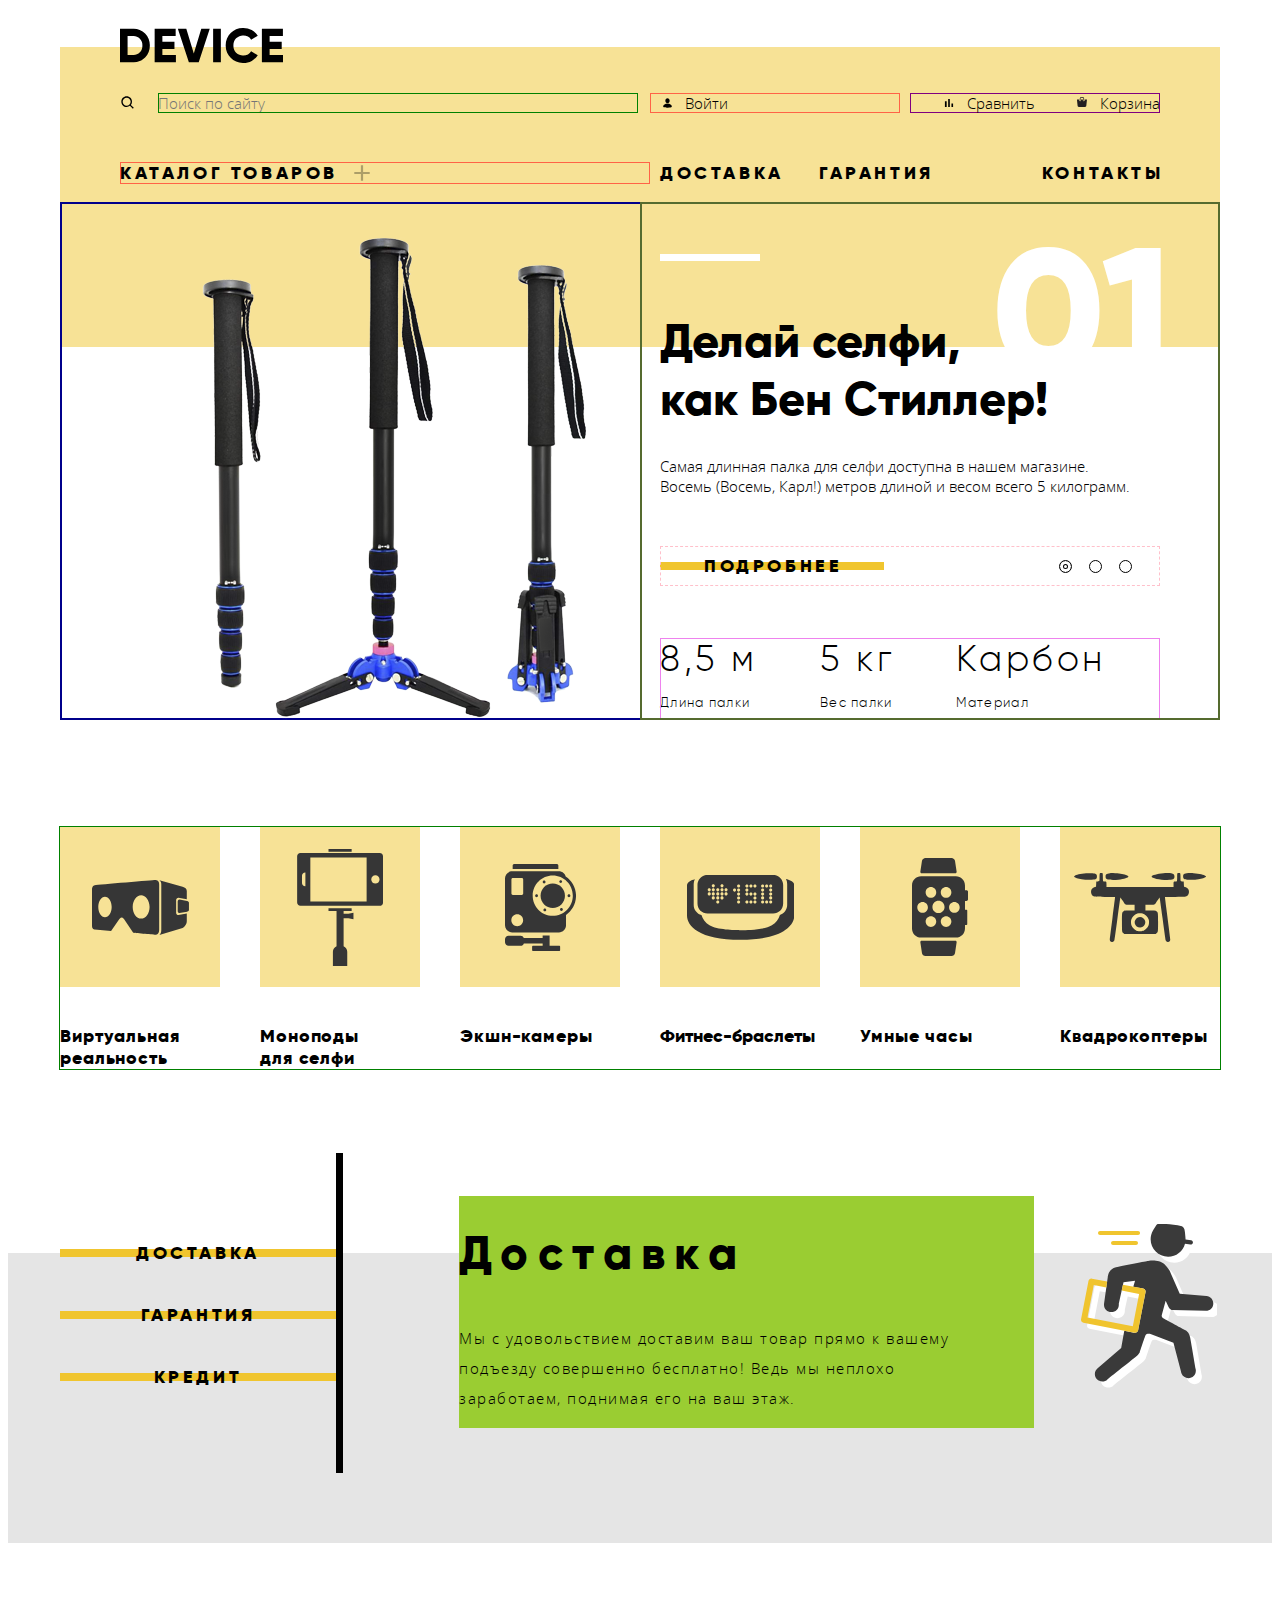
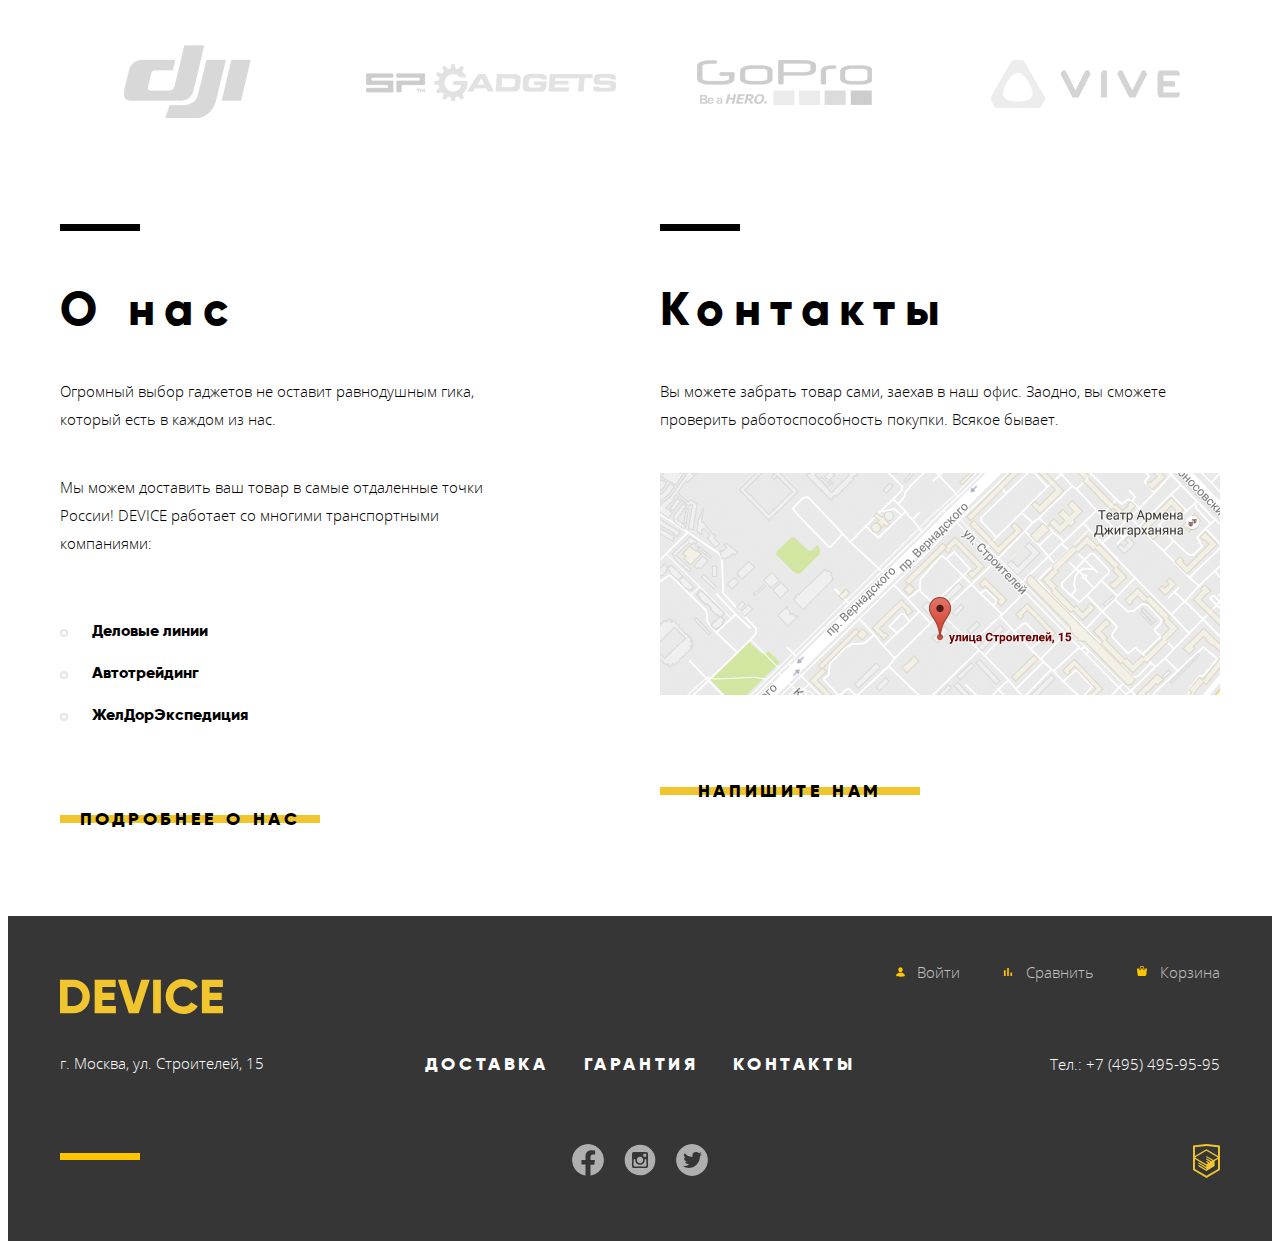
==== commit b1646ad0: "Базовая верстка" ====
--- a/index.html
+++ b/index.html
@@ -1,18 +1,16 @@
 <!DOCTYPE html>
-<html lang="ru">
+<html class="page" lang="ru">
 
 <head>
   <meta charset="utf-8">
   <title>HTML Academy: Девайс</title>
   <link href="css/style.css" rel="stylesheet">
-  <link rel="preconnect" href="https://fonts.gstatic.com">
-  <!-- <link href="https://fonts.googleapis.com/css2?family=Open+Sans:wght@300;400&display=swap" rel="stylesheet"> -->
 </head>
 
-<body class="page">
+<body class="page-body">
   <header>
     <div class="layout-positioner">
-      <nav class="main-navigation">
+      <nav class="main-navigation main-navigation__index">
         <a class="main-logo" href="">
           <img src="img/logo-device.svg" width="163" height="35" alt="Магазин электроники «Device»">
         </a>
@@ -47,7 +45,7 @@
 
         <ul class="shop__nav bold-text">
           <li class="shop__nav-catalog">
-            <a class="catalog-link" href="#">Каталог товаров</a>
+            <a class="catalog-link" href="catalog.html">Каталог товаров</a>
             <div class="shop__nav-wrapper">
               <ul class="shop__nav-list">
                 <li>
@@ -70,7 +68,6 @@
                 </li>
               </ul>
             </div>
-
           </li>
           <li>
             <a href="#">Доставка</a>
@@ -393,12 +390,11 @@
               <span class="visually-hidden">Twitter</span>
             </a>
           </li>
+        </ul>
       </section>
       <a class="footer__academy-link" href="https://htmlacademy.ru/intensive/htmlcss">
         <span class="visually-hidden">HTML и CSS. Профессиональная вёрстка сайтов</span>
       </a>
-
-      </ul>
     </div>
   </footer>
 </body>
--- a/css/style.css
+++ b/css/style.css
@@ -44,9 +44,16 @@
   --special-yellow: #F7E296;
   --special-yellow-dark: #F0C52E;
   --special-yellow-footer: #FFC600;
+  --special-gray-catalog: #DCDCDC;
+  --special-gray-light: #EBEBEB;
+  --special-green: #91C92F;
+  --toogle-gray: #C4C4C4;
+
+
 
 
   --opacity-black: rgba(0, 0, 0, 30%);
+  --opacity-black-20: rgba(0, 0, 0, 20%);
   --opacity-white: rgba(255, 255, 255 , 70%);
 
 }
@@ -62,6 +69,14 @@
   font-size: 15px;
   line-height: 20px;
   font-weight: 300;
+  height: 100%;
+}
+
+.page-body {
+  min-height: 100%;
+  display: grid;
+  grid-template-rows: min-content 1fr min-content;
+  align-content: start;
 }
 
 .bold-text {
@@ -99,18 +114,14 @@
 
 .button {
   position: relative;
-
   margin-top: 40px;
   padding-top: 9px;
   padding-bottom: 9px;
-  padding-left: 24px;
-  padding-right: 25px;
-
   font-size: 18px;
   line-height: 22px;
-  /* identical to box height */
   letter-spacing: 0.2em;
   text-transform: uppercase;
+  display: block;
 }
 
 .button::after {
@@ -140,8 +151,12 @@
   padding-left: 60px;
   padding-right: 60px;
   padding-bottom: 50px;
+  min-height: 186px;
+  box-sizing: border-box;
+}
+
+.main-navigation__index {
   min-height: 300px;
-  box-sizing: border-box;
 }
 
 .main-logo {
@@ -398,7 +413,6 @@
 .slider__image {
   width: 50%;
   display: flex;
-  /* align-items: center; */
   justify-content: center;
   box-sizing: border-box;
 }
@@ -678,7 +692,6 @@
 }
 
 .services__controls-item > .button{
-  display: inline-block;
   box-sizing: border-box;
   text-align: center;
   min-width: 160px;
@@ -1062,3 +1075,416 @@
   background-repeat: no-repeat;
   margin-left: auto;
 }
+
+
+
+
+
+/* Catalog */
+.catalog-wrapper {
+  padding-left: 60px;
+  box-sizing: border-box;
+}
+
+.page-caption {
+  font-family: "Gilroy";
+  font-weight: 800;
+  font-size: 47px;
+  line-height: 58px;
+  margin-top: 45px;
+  margin-bottom: 30px;
+}
+
+.breadcrumps {
+  display: flex;
+  justify-content: flex-start;
+  flex-wrap: wrap;
+  font-family: "Open Sans";
+  font-weight: 300;
+  font-size: 14px;
+  line-height: 19px;
+}
+
+.breadcrumps li {
+  position: relative;
+  margin-right: 40px;
+}
+
+.breadcrumps a {
+  opacity: 0.3;
+}
+
+.breadcrumps li:not(:last-child)::after {
+  content: "";
+  display: block;
+  width: 12px;
+  height: 12px;
+  background-image: url("../img/icon-breadcrumps-arrow.svg");
+  background-position: center;
+  background-repeat: no-repeat;
+  position: absolute;
+  top: 4px;
+  right: -26px;
+  opacity: 1;
+}
+
+.catalog-wrapper-captions {
+  display: flex;
+  margin-top: 50px;
+}
+
+.catalog-head-container {
+  width: 100%;
+  background: linear-gradient(to right, var(--special-gray-catalog) 0%, var(--special-gray-catalog) 28%, var(--basic-gray-light) 28%, var(--basic-gray-light) 100%);
+}
+
+.filter-header {
+  width: 268px;
+  margin: 0;
+  padding-top: 25px;
+  padding-bottom: 25px;
+  background-color: var(--special-gray-catalog);
+  font-family: "Gilroy";
+  font-weight: 800;
+  font-size: 16px;
+  line-height: 20px;
+  letter-spacing: 0.1em;
+  text-transform: uppercase;
+}
+
+.sorting-caption {
+  width: 272px;
+  box-sizing: border-box;
+  margin: 0;
+  padding-top: 25px;
+  padding-bottom: 25px;
+  padding-left: 72px;
+  background-color: var(--basic-gray-light);
+  font-family: "Gilroy";
+  font-weight: 800;
+  font-size: 16px;
+  line-height: 20px;
+  letter-spacing: 0.1em;
+  text-transform: uppercase;
+}
+
+.catalog__sorting-list {
+  display: flex;
+  align-items: center;
+  width: 560px;
+  justify-content: space-between;
+}
+
+.catalog__links-list {
+  display: flex;
+}
+
+.catalog__links-list li {
+  margin-right: 30px;
+}
+
+.catalog__link-toggle {
+  display: flex;
+  justify-content: space-between;
+  width: 50px;
+  background-color: lime;
+  margin-left: auto;
+}
+
+.toggle-sort-ascending {
+  display: block;
+  width: 15px;
+  height: 15px;
+  background-image: url("../img/icon-catalog-sorting-toggle.svg");
+  background-position: center;
+  background-repeat: no-repeat;
+}
+
+.toggle-sort-despending {
+  display: block;
+  width: 15px;
+  height: 15px;
+  background-image: url("../img/icon-catalog-sorting-toggle.svg");
+  background-position: center;
+  background-repeat: no-repeat;
+  transform: rotate(180deg);
+}
+
+
+
+
+/* catalog filter */
+
+.catalog-filter {
+  background-color: var(--basic-gray-light);
+  display: block;
+  box-sizing: border-box;
+  width: 100%;
+  padding-top: 86px;
+  padding-right: 68px;
+}
+
+.catalog-filter fieldset {
+  border: none;
+  margin: 0;
+  padding: 0;
+}
+
+.filter-caption {
+  font-family: "Gilroy";
+  font-weight: 800;
+  font-size: 14px;
+  line-height: 17px;
+  letter-spacing: 0.1em;
+  width: 100%;
+  background-color: lawngreen;
+  position: relative;
+  padding: 0;
+}
+
+.filter-caption::before {
+  content: "";
+  display: block;
+  width: 100%;
+  height: 2px;
+  background-color: var(--basic-black);
+  position: absolute;
+  top: -16px;
+}
+
+.range-filter {
+  margin-bottom: 53px;
+}
+
+.range-controls {
+  height: 20px;
+  box-sizing: border-box;
+  background-color: royalblue;
+  padding-top: 9px;
+  position: relative;
+  margin-top: 30px;
+  margin-bottom: 6px;
+}
+
+.range-scale {
+  height: 2px;
+  background-color: var(--opacity-black-20);
+  margin-top: auto;
+  margin-bottom: auto;
+}
+
+.range-bar {
+  width: 67%;
+  height: 100%;
+  background: var(--special-green);
+}
+
+.range-toggle {
+  width: 4px;
+  height: 4px;
+  background-color: var(--toogle-gray);
+  border: 8px solid var(--basic-white);
+  border-radius: 50%;
+  box-shadow: 0px 2px 2px rgba(0, 0, 0, 0.18);
+
+  position: absolute;
+  top: 0;
+}
+
+.range-toggle-min {
+  left: 0;
+}
+
+.range-toggle-max {
+  left: 114px;
+}
+
+.price-controls input {
+  border: none;
+  background: #91C92F;
+  width: 40px;
+  font: inherit;
+  padding: 0;
+  padding-left: 3px;
+}
+
+.max-price {
+  margin-left: 34px;
+}
+
+.filter-colors-list {
+  margin-top: 32px;
+  margin-bottom: 57px;
+}
+
+.filter-colors-list li {
+  padding-left: 40px;
+  line-height: 19px;
+  position: relative;
+  margin-bottom: 20px;
+}
+
+.color-checkbox::before {
+  content: "";
+  display: block;
+  width: 20px;
+  height: 20px;
+  position: absolute;
+  left: 0;
+  top: -2px;
+  border: 2px solid var(--basic-black);
+  border-radius: 2px;
+}
+
+.checkbox:checked + .color-checkbox::before {
+  background-image: url("data:image/svg+xml,%3Csvg width='14' height='11' viewBox='0 0 14 11' fill='none' xmlns='http://www.w3.org/2000/svg'%3E%3Cpath fill-rule='evenodd' clip-rule='evenodd' d='M2.07695 3.75L0.384644 5.5L5.46157 10.75L13.9231 2L12.2308 0.25L5.46157 7.25L2.07695 3.75Z' fill='black'/%3E%3C/svg%3E%0A");
+  background-repeat: no-repeat;
+  background-position: center;
+}
+
+.filter-colors-item:focus-within .color-checkbox::before {
+  outline: 2px solid var(--basic-black);
+  outline-offset: 2px;
+}
+
+.filter-bluetooth-list {
+  margin-top: 32px;
+}
+
+.filter-bluetooth-list li {
+  padding-left: 40px;
+  line-height: 19px;
+  position: relative;
+  margin-bottom: 20px;
+}
+
+.bluetooth-radio::before {
+  content: "";
+  display: block;
+  width: 20px;
+  height: 20px;
+  background-color: inherit;
+  border: 2px solid var(--basic-black);
+  border-radius: 50%;
+  position: absolute;
+  top: -2px;
+  left: 0;
+}
+
+.radio:checked + .bluetooth-radio::before {
+  box-shadow: inset 0 0 0 6px var(--basic-gray-light),
+              inset 0 0 0 10px var(--basic-black);
+}
+
+.filter-bluetooth-item:focus-within > .bluetooth-radio::before {
+  outline: 2px solid var(--basic-black);
+  outline-offset: 2px;
+}
+
+
+.button-filter {
+  width: 200px;
+  z-index: 2;
+  border: none;
+  background-color: inherit;
+  margin-top: 27px;
+  padding-left: 37px;
+  padding-right: 38px;
+}
+/* === end catalog filter === */
+
+
+
+
+/* catalog-content */
+
+.catalog-content-container {
+  width: 100%;
+  background: linear-gradient(to right, var(--basic-gray-light) 0%, var(--basic-gray-light) 28%, var(--basic-white) 28%, var(--basic-white) 100%);
+}
+
+.catalog-wrapper-content {
+  display: grid;
+  grid-template-columns: 268px 832px;
+}
+
+.catalog__content {
+  box-sizing: border-box;
+  width: 100%;
+  border: 1px solid salmon;
+}
+
+
+.catalog__product-list {
+  display: grid;
+  grid-template-columns: 360px 360px;
+  column-gap: 40px;
+  row-gap: 48px;
+  padding-top: 70px;
+  padding-left: 72px;
+}
+
+.catalog__product-info {
+  display: flex;
+  justify-content: space-between;
+  align-items: baseline;
+  padding-top: 23px;
+  padding-right: 3px;
+}
+
+.product__info-description {
+  font-family: "Gilroy";
+  font-weight: 800;
+  font-size: 18px;
+  line-height: 22px;
+  letter-spacing: 0.05em;
+}
+
+.product__info-price {
+  font-family: "Gilroy";
+  font-weight: 300;
+  font-size: 16px;
+  line-height: 18px;
+  letter-spacing: 0.05em;
+  margin: 0;
+}
+
+
+
+/* catalog-pagination-container */
+.catalog-pagination-container {
+  display: flex;
+  padding: 25px 30px;
+  margin-top: 40px;
+  margin-left: 72px;
+
+  background-color: var(--special-gray-light);
+  font-family: "Gilroy";
+  font-weight: 800;
+  font-size: 16px;
+  line-height: 20px;
+  letter-spacing: 0.1em;
+  text-transform: uppercase;
+}
+
+.pagination__list {
+  width: 300px;
+  display: flex;
+  justify-content: center;
+  outline: 1px solid salmon;
+  margin-left: 140px;
+}
+
+.pagination__list a {
+  outline: 1px solid salmon;
+  margin-right: 15px;
+  margin-left: 15px;
+}
+
+.pagination__forward {
+  margin-left: auto;
+  margin-right: -0.1em;
+}
+/* === end catalog-pagination-container === */
+
+/* ====== end catalog-content ====== */
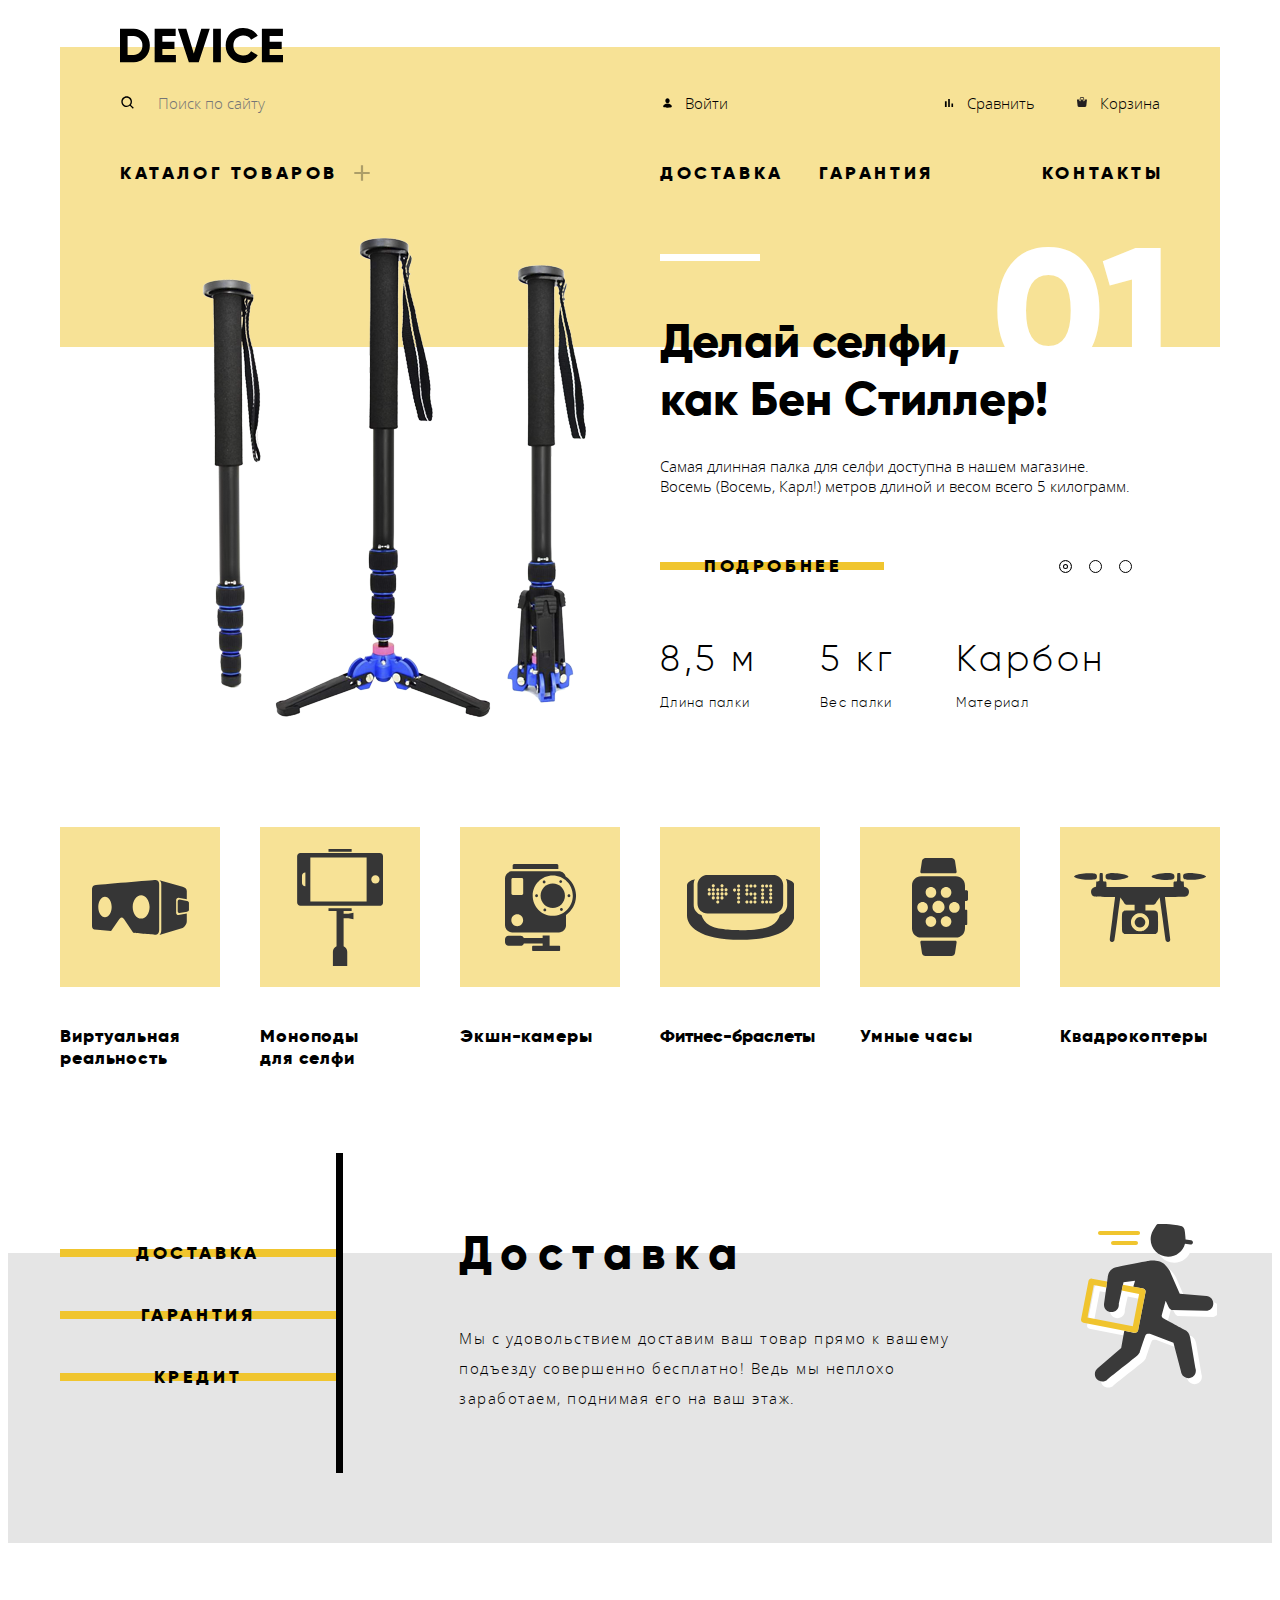
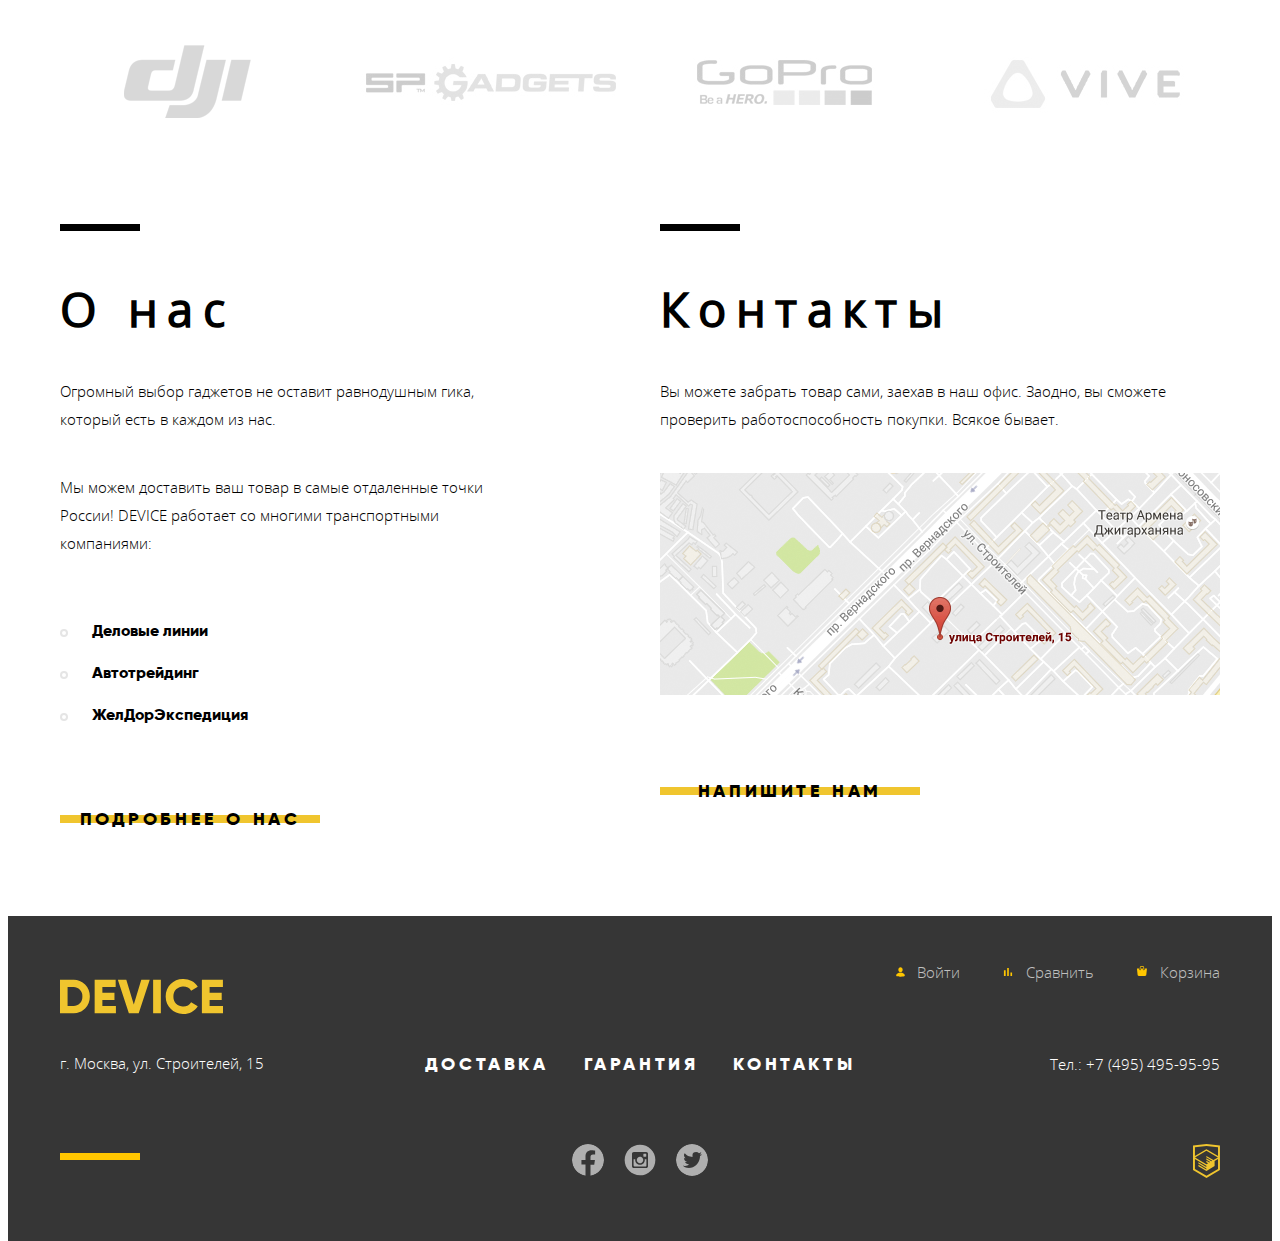
==== commit 5c14f971: "Базовая версия" ====
--- a/index.html
+++ b/index.html
@@ -200,6 +200,7 @@
     </section>
 
     <section class="page__catalog layout-positioner">
+      <h2 class="visually-hidden">Наши товары</h2>
       <ul class="page__catalog-list">
         <li class="page__catalog-item">
           <a href="#">Виртуальная реальность</a>
@@ -246,7 +247,7 @@
                 заработаем, поднимая его на ваш этаж.
               </p>
             </div>
-            <img width="136" height="164" src="img/logo-services-delivery.svg">
+            <img width="136" height="164" src="img/logo-services-delivery.svg" alt="Доставка">
           </li>
           <li class="services__item services-warranty">
             <div class="services__text-container">
@@ -257,7 +258,7 @@
                 Товар, не дом, конечно же.
               </p>
             </div>
-            <img width="171" height="195" src="img/logo-services-warranty.svg">
+            <img width="171" height="195" src="img/logo-services-warranty.svg" alt="Гарантия">
           </li>
           <li class="services__item services-credit">
             <div class="services__text-container">
@@ -268,32 +269,33 @@
                 условия кредита. Выгодные для нашего банка, разумеется.
               </p>
             </div>
-            <img width="156" height="188" src="img/logo-services-credit.svg">
+            <img width="156" height="188" src="img/logo-services-credit.svg" alt="Кредит">
           </li>
         </ul>
       </div>
     </section>
 
     <section class="partners layout-positioner">
+      <h2 class="visually-hidden">Наши партнеры:</h2>
       <ul class="partners__list">
         <li class="partners__item">
           <a class="partners__item-link" href="#">
-            <img src="img/logo-partners-dji.png" width="260" height="100" alt="">
+            <img src="img/logo-partners-dji.png" width="260" height="100" alt="DJI">
           </a>
         </li>
         <li class="partners__item">
           <a class="partners__item-link" href="#">
-            <img src="img/logo-partners-spgadjects.png" width="260" height="100" alt="">
+            <img src="img/logo-partners-spgadjects.png" width="260" height="100" alt="SP-Gadjects">
           </a>
         </li>
         <li class="partners__item">
           <a class="partners__item-link" href="#">
-            <img src="img/logo-partners-gopro.png" width="260" height="100" alt="">
+            <img src="img/logo-partners-gopro.png" width="260" height="100" alt="Go-Pro">
           </a>
         </li>
         <li class="partners__item">
           <a class="partners__item-link" href="#">
-            <img src="img/logo-partners-vive.png" width="260" height="100" alt="">
+            <img src="img/logo-partners-vive.png" width="260" height="100" alt="ViVE">
           </a>
         </li>
       </ul>
@@ -323,7 +325,9 @@
           Вы можете забрать товар сами, заехав в наш офис. Заодно, вы сможете
           проверить работоспособность покупки. Всякое бывает.
         </p>
-        <img src="img/about-us-map.png" width="560" height="222" alt="Наш адрес: ул.Строителей 15">
+        <a href="https://goo.gl/maps/AiWptK6ANWb7utHH7">
+          <img src="img/about-us-map.png" width="560" height="222" alt="Наш адрес: ул.Строителей 15">
+        </a>
         <a class="button bold-text" href="#">Напишите нам</a>
       </div>
     </section>
@@ -332,7 +336,7 @@
   <footer class="main-footer">
     <div class="layout-positioner footer-wrapper-top">
       <a href="#">
-        <img src="img/logo-device-footer.svg">
+        <img src="img/logo-device-footer.svg" alt="Магазин Девайс">
       </a>
       <ul class="footer__user-nav">
         <li class="footer__user-link">
@@ -397,6 +401,32 @@
       </a>
     </div>
   </footer>
+
+  <div class="modal">
+    <h2 class="visually-hidden">Форма обратной связи</h2>
+    <form class="modal-form" action="https://echo.htmlacademy.ru" method="get">
+      <fieldset>
+        <ul class="modal-contacts__list">
+          <li class="modal-contacts__item">
+            <label class="modal-contacts__label" for="name">Ваше имя:</label>
+            <input class="modal-contacts__input" name="name" id="name" type="text" placeholder="Имя Фамилия">
+          </li>
+          <li class="modal-contacts__item">
+            <label class="modal-contacts__label" for="email">Ваш e-mail:</label>
+            <input class="modal-contacts__input" name="email" id="email" type="email" placeholder="email@example.com">
+          </li>
+        </ul>
+        <div class="textarea-container">
+          <label class="modal-contacts__label" for="user-message">Текст письма:</label>
+          <textarea class="modal-user-text" name="user-message" id="user-message" placeholder="В свободной форме"></textarea>
+        </div>
+        <button class="button modal-send-button bold-text" type="submit">отправить</button>
+        <button class="modal-close-button" type="button">
+          <span class="visually-hidden">Закрыть форму обратной связи</span>
+        </button>
+      </fieldset>
+    </form>
+  </div>
 </body>
 
 </html>
--- a/css/style.css
+++ b/css/style.css
@@ -49,6 +49,8 @@
   --special-green: #91C92F;
   --toogle-gray: #C4C4C4;
 
+  --ligth-gray-modal: #F2F2F2;
+
 
 
 
@@ -63,7 +65,7 @@
 /* global */
 
 .page {
-  font-family: "Open Sans";
+  font-family: "Open Sans", "Arial", sans-serif;
   color: var(--basic-black);
   font-style: normal;
   font-size: 15px;
@@ -80,7 +82,7 @@
 }
 
 .bold-text {
-  font-family: "Gilroy";
+  font-family: "Gilroy", "Arial", sans-serif;
   font-size: 18px;
   line-height: 22px;
   font-weight: 800;
@@ -186,8 +188,8 @@
   border: none;
   font: inherit;
 
-  outline: 1px solid green;
-  outline-offset: -1px;
+  /* outline: 1px solid green;
+  outline-offset: -1px; */
 }
 
 .nav-finder {
@@ -217,8 +219,8 @@
   display: flex;
   flex-wrap: wrap;
 
-  outline: 1px solid tomato;
-  outline-offset: -1px;
+  /* outline: 1px solid tomato;
+  outline-offset: -1px; */
 }
 
 .user__nav-actions {
@@ -231,8 +233,8 @@
   flex-wrap: wrap;
   justify-content: space-between;
 
-  outline: 1px solid purple;
-  outline-offset: -1px;
+  /* outline: 1px solid purple;
+  outline-offset: -1px; */
 }
 
 .user-link {
@@ -316,8 +318,8 @@
 
 
 .shop__nav-catalog {
-  outline: 1px solid tomato;
-  outline-offset: -1px;
+  /* outline: 1px solid tomato;
+  outline-offset: -1px; */
   position: relative;
 }
 
@@ -355,15 +357,15 @@
   row-gap: 16px;
   column-gap: 40px;
 
-  font-family: "Open Sans";
+  font-family: "Open Sans", "Arial", sans-serif;
   color: var(--basic-black);
   font-style: normal;
   font-size: 15px;
   line-height: 20px;
   font-weight: 300;
 
-  outline: 1px solid green;
-  outline-offset: -1px;
+  /* outline: 1px solid green;
+  outline-offset: -1px; */
 }
 
 .catalog-link:hover + .shop__nav-wrapper,
@@ -386,8 +388,8 @@
 
 .slider {
   min-height: 506px;
-  outline: 2px solid darkblue;
-  outline-offset: -2px;
+  /* outline: 2px solid darkblue;
+  outline-offset: -2px; */
   position: relative;
   top: -145px;
   margin-bottom: -38px;
@@ -444,12 +446,12 @@
   padding-left: 20px;
   padding-right: 60px;
 
-  outline: 2px solid darkolivegreen;
-  outline-offset: -2px;
+  /* outline: 2px solid darkolivegreen;
+  outline-offset: -2px; */
 }
 
 .slider__counter-caption {
-  font-family: "Gilroy";
+  font-family: "Gilroy", "Arial", sans-serif;
   color: var(--basic-white);
   font-style: normal;
   font-weight: 800;
@@ -487,8 +489,8 @@
 }
 
 .slider__controls {
-  outline: 1px dashed pink;
-  outline-offset: -1px;
+  /* outline: 1px dashed pink;
+  outline-offset: -1px; */
   display: flex;
   justify-content: space-between;
   align-items: center;
@@ -534,12 +536,12 @@
   display: flex;
   flex-wrap: wrap;
 
-  font-family: "Gilroy";
+  font-family: "Gilroy", "Arial", sans-serif;
   font-weight: 300;
   color: var(--basic-black);
 
-  outline: 1px solid violet;
-  outline-offset: -1px;
+  /* outline: 1px solid violet;
+  outline-offset: -1px; */
 }
 
 .slider__table > li {
@@ -574,15 +576,14 @@
 
 
 .page__catalog {
-  font-family: "Gilroy";
-  font-style: normal;
+  font-family: "Gilroy", "Arial", sans-serif;
   font-weight: 800;
   font-size: 18px;
   line-height: 22px;
   letter-spacing: 0.05em;
   margin-bottom: 69px;
 
-  outline: 1px solid green;
+  /* outline: 1px solid green; */
 }
 
 .page__catalog-list {
@@ -726,30 +727,23 @@
 
 .services__text-container {
   width: 575px;
-  /* margin-left: 116px; */
   margin-right: auto;
-  background-color: yellowgreen;
-  /* position: relative;
-  top: -57px; */
 }
 
 .services__text-container > h3 {
-  font-family: "Gilroy";
+  font-family: "Gilroy", "Arial", sans-serif;
   color: var(--basic-black);
   font-weight: 800;
   font-size: 47px;
-  /* line-height: 58px; */
-  /* identical to box height */
   letter-spacing: 0.2em;
 }
 
 .services__text-container > p {
   margin-top: 60px;
-  font-family: "Open Sans";
+  font-family: "Open Sans", "Arial", sans-serif;
   font-weight: 300;
   font-size: 15px;
   line-height: 30px;
-  /* or 200% */
   letter-spacing: 0.1em;
 }
 
@@ -827,7 +821,7 @@
   margin-bottom: 77px;
   grid-template-columns: 473px 560px;
   column-gap: 127px;
-  font-family: "Open Sans";
+  font-family: "Open Sans", "Arial", sans-serif;
   font-weight: 300;
   font-size: 15px;
   line-height: 28px;
@@ -835,7 +829,7 @@
 
 .about-us h2 {
   position: relative;
-  font-family: "Gilroy";
+  font-family: "Gilroy, "Arial", sans-serif";
   font-weight: 800;
   font-size: 47px;
   line-height: 58px;
@@ -870,7 +864,7 @@
 }
 
 .about-us__info-list {
-  font-family: "Gilroy";
+  font-family: "Gilroy", "Arial", sans-serif;
   font-weight: 800;
   font-size: 16px;
   line-height: 28px;
@@ -981,7 +975,7 @@
   display: grid;
   grid-template-columns: auto auto auto;
   column-gap: 35px;
-  font-family: "Gilroy";
+  font-family: "Gilroy", "Arial", sans-serif;
   font-weight: 800;
   font-size: 18px;
   line-height: 22px;
@@ -992,7 +986,7 @@
 
 
 .footer__adress {
-  font-family: "Open Sans";
+  font-family: "Open Sans", "Arial", sans-serif;
   color: var(--basic-white);
   font-style: normal;
   font-weight: 300;
@@ -1004,7 +998,7 @@
 
 .footer__phone {
   text-align: right;
-  font-family: "Open Sans";
+  font-family: "Open Sans", "Arial", sans-serif;
   color: var(--basic-white);
   font-style: normal;
   font-weight: 300;
@@ -1087,7 +1081,7 @@
 }
 
 .page-caption {
-  font-family: "Gilroy";
+  font-family: "Gilroy", "Arial", sans-serif;
   font-weight: 800;
   font-size: 47px;
   line-height: 58px;
@@ -1099,7 +1093,7 @@
   display: flex;
   justify-content: flex-start;
   flex-wrap: wrap;
-  font-family: "Open Sans";
+  font-family: "Open Sans", "Arial", sans-serif;
   font-weight: 300;
   font-size: 14px;
   line-height: 19px;
@@ -1144,7 +1138,7 @@
   padding-top: 25px;
   padding-bottom: 25px;
   background-color: var(--special-gray-catalog);
-  font-family: "Gilroy";
+  font-family: "Gilroy", "Arial", sans-serif;
   font-weight: 800;
   font-size: 16px;
   line-height: 20px;
@@ -1160,7 +1154,7 @@
   padding-bottom: 25px;
   padding-left: 72px;
   background-color: var(--basic-gray-light);
-  font-family: "Gilroy";
+  font-family: "Gilroy", "Arial", sans-serif;
   font-weight: 800;
   font-size: 16px;
   line-height: 20px;
@@ -1187,7 +1181,6 @@
   display: flex;
   justify-content: space-between;
   width: 50px;
-  background-color: lime;
   margin-left: auto;
 }
 
@@ -1231,13 +1224,12 @@
 }
 
 .filter-caption {
-  font-family: "Gilroy";
+  font-family: "Gilroy", "Arial", sans-serif;
   font-weight: 800;
   font-size: 14px;
   line-height: 17px;
   letter-spacing: 0.1em;
   width: 100%;
-  background-color: lawngreen;
   position: relative;
   padding: 0;
 }
@@ -1259,7 +1251,6 @@
 .range-controls {
   height: 20px;
   box-sizing: border-box;
-  background-color: royalblue;
   padding-top: 9px;
   position: relative;
   margin-top: 30px;
@@ -1301,7 +1292,7 @@
 
 .price-controls input {
   border: none;
-  background: #91C92F;
+  background: inherit;
   width: 40px;
   font: inherit;
   padding: 0;
@@ -1391,6 +1382,10 @@
   padding-left: 37px;
   padding-right: 38px;
 }
+
+label {
+  user-select: none;
+}
 /* === end catalog filter === */
 
 
@@ -1424,6 +1419,33 @@
   padding-left: 72px;
 }
 
+.catalog__product-item {
+  position: relative;
+}
+
+.catalog__product-link:hover img{
+  opacity: 0.7;
+}
+
+/* .catalog__product-item ~ a {
+  display: block;
+  position: relative;
+  padding: 0;
+} */
+
+
+
+/* .catalog__product-link:hover::after {
+  content: "";
+  display: block;
+  width: 360px;
+  height: 380px;
+  background-color: rgba(238, 238, 238, 70%);
+  position: absolute;
+  top: 0;
+  left: 0;
+} */
+
 .catalog__product-info {
   display: flex;
   justify-content: space-between;
@@ -1433,7 +1455,7 @@
 }
 
 .product__info-description {
-  font-family: "Gilroy";
+  font-family: "Gilroy", "Arial", sans-serif;
   font-weight: 800;
   font-size: 18px;
   line-height: 22px;
@@ -1441,7 +1463,7 @@
 }
 
 .product__info-price {
-  font-family: "Gilroy";
+  font-family: "Gilroy", "Arial", sans-serif;
   font-weight: 300;
   font-size: 16px;
   line-height: 18px;
@@ -1449,7 +1471,28 @@
   margin: 0;
 }
 
-
+.catalog-button-product {
+  display: none;
+  width: 200px;
+  box-sizing: border-box;
+  padding-left: 37px;
+  position: absolute;
+  left: 77px;
+  top: 130px;
+  z-index: 2;
+}
+
+.button-compare {
+  display: none;
+  position: absolute;
+  left: 94px;
+  top: 220px;
+}
+
+.catalog__product-image-container:hover > .catalog-button-product,
+.catalog__product-image-container:hover >  .button-compare{
+  display: block;
+}
 
 /* catalog-pagination-container */
 .catalog-pagination-container {
@@ -1459,7 +1502,7 @@
   margin-left: 72px;
 
   background-color: var(--special-gray-light);
-  font-family: "Gilroy";
+  font-family: "Gilroy", "Arial", sans-serif;
   font-weight: 800;
   font-size: 16px;
   line-height: 20px;
@@ -1471,12 +1514,12 @@
   width: 300px;
   display: flex;
   justify-content: center;
-  outline: 1px solid salmon;
+  /* outline: 1px solid salmon; */
   margin-left: 140px;
 }
 
 .pagination__list a {
-  outline: 1px solid salmon;
+  /* outline: 1px solid salmon; */
   margin-right: 15px;
   margin-left: 15px;
 }
@@ -1488,3 +1531,137 @@
 /* === end catalog-pagination-container === */
 
 /* ====== end catalog-content ====== */
+
+
+/* modal */
+
+.modal {
+  width: 960px;
+  box-sizing: border-box;
+  background-color: var(--basic-white);
+  position: fixed;
+  top: 50%;
+  left: 50%;
+  transform: translate(-50%, -50%);
+  z-index: 50;
+  display: none;
+  padding-top: 92px;
+  padding-left: 100px;
+  padding-right: 100px;
+  padding-bottom: 69px;
+}
+
+.modal fieldset {
+  border: none;
+}
+
+.modal-visible {
+  display: block;
+}
+
+.modal-contacts__list {
+  display: flex;
+  justify-content: space-between;
+}
+
+.modal-contacts__item {
+  display: flex;
+  flex-direction: column;
+  padding: 0;
+
+}
+
+.modal-contacts__item:not(:nth-child(2n)) {
+  margin-right: 40px;
+}
+
+.modal-contacts__label {
+  font-family: "Gilroy", "Arial", sans-serif;
+  font-weight: 800;
+  font-size: 18px;
+  line-height: 22px;
+  margin-bottom: 10px;
+}
+
+.modal-contacts__input {
+  width: 320px;
+  height: 50px;
+  background-color: var(--ligth-gray-modal);
+  border: none;
+  padding-left: 20px;
+  padding-right: 20px;
+
+  font-family: "Open Sans", "Arial", sans-serif;
+  font-weight: normal;
+  font-size: 14px;
+  line-height: 19px;
+}
+
+.textarea-container {
+  margin-top: 32px;
+  display: flex;
+  flex-direction: column;
+}
+
+.modal-user-text {
+  min-height: 167px;
+  padding: 16px 20px;
+
+  font-family: "Open Sans", "Arial", sans-serif;
+  font-weight: normal;
+  font-size: 14px;
+  line-height: 19px;
+  background-color: var(--ligth-gray-modal);
+  border: none;
+}
+
+.modal-send-button {
+  border: none;
+  z-index: 51;
+  background-color: inherit;
+  width: 200px;
+  margin: 0;
+  margin-top: 52px;
+}
+
+.modal-close-button {
+  display: block;
+  border: none;
+  width: 55px;
+  height: 55px;
+  border-radius: 50%;
+  background-color: var(--special-yellow);
+  position: absolute;
+  top: 20px;
+  right: 20px;
+}
+
+.modal-close-button::before {
+  content: "";
+  display: block;
+  width: 27px;
+  height: 2px;
+  background-color: var(--basic-white);
+  position: absolute;
+  top: center;
+  left: 14px;
+  transform: rotate(45deg);
+}
+
+.modal-close-button::after {
+  content: "";
+  display: block;
+  width: 27px;
+  height: 2px;
+  background-color: var(--basic-white);
+  position: absolute;
+  top: center;
+  left: 14px;
+  transform: rotate(-45deg);
+}
+
+/* === end modal === */
+
+
+
+
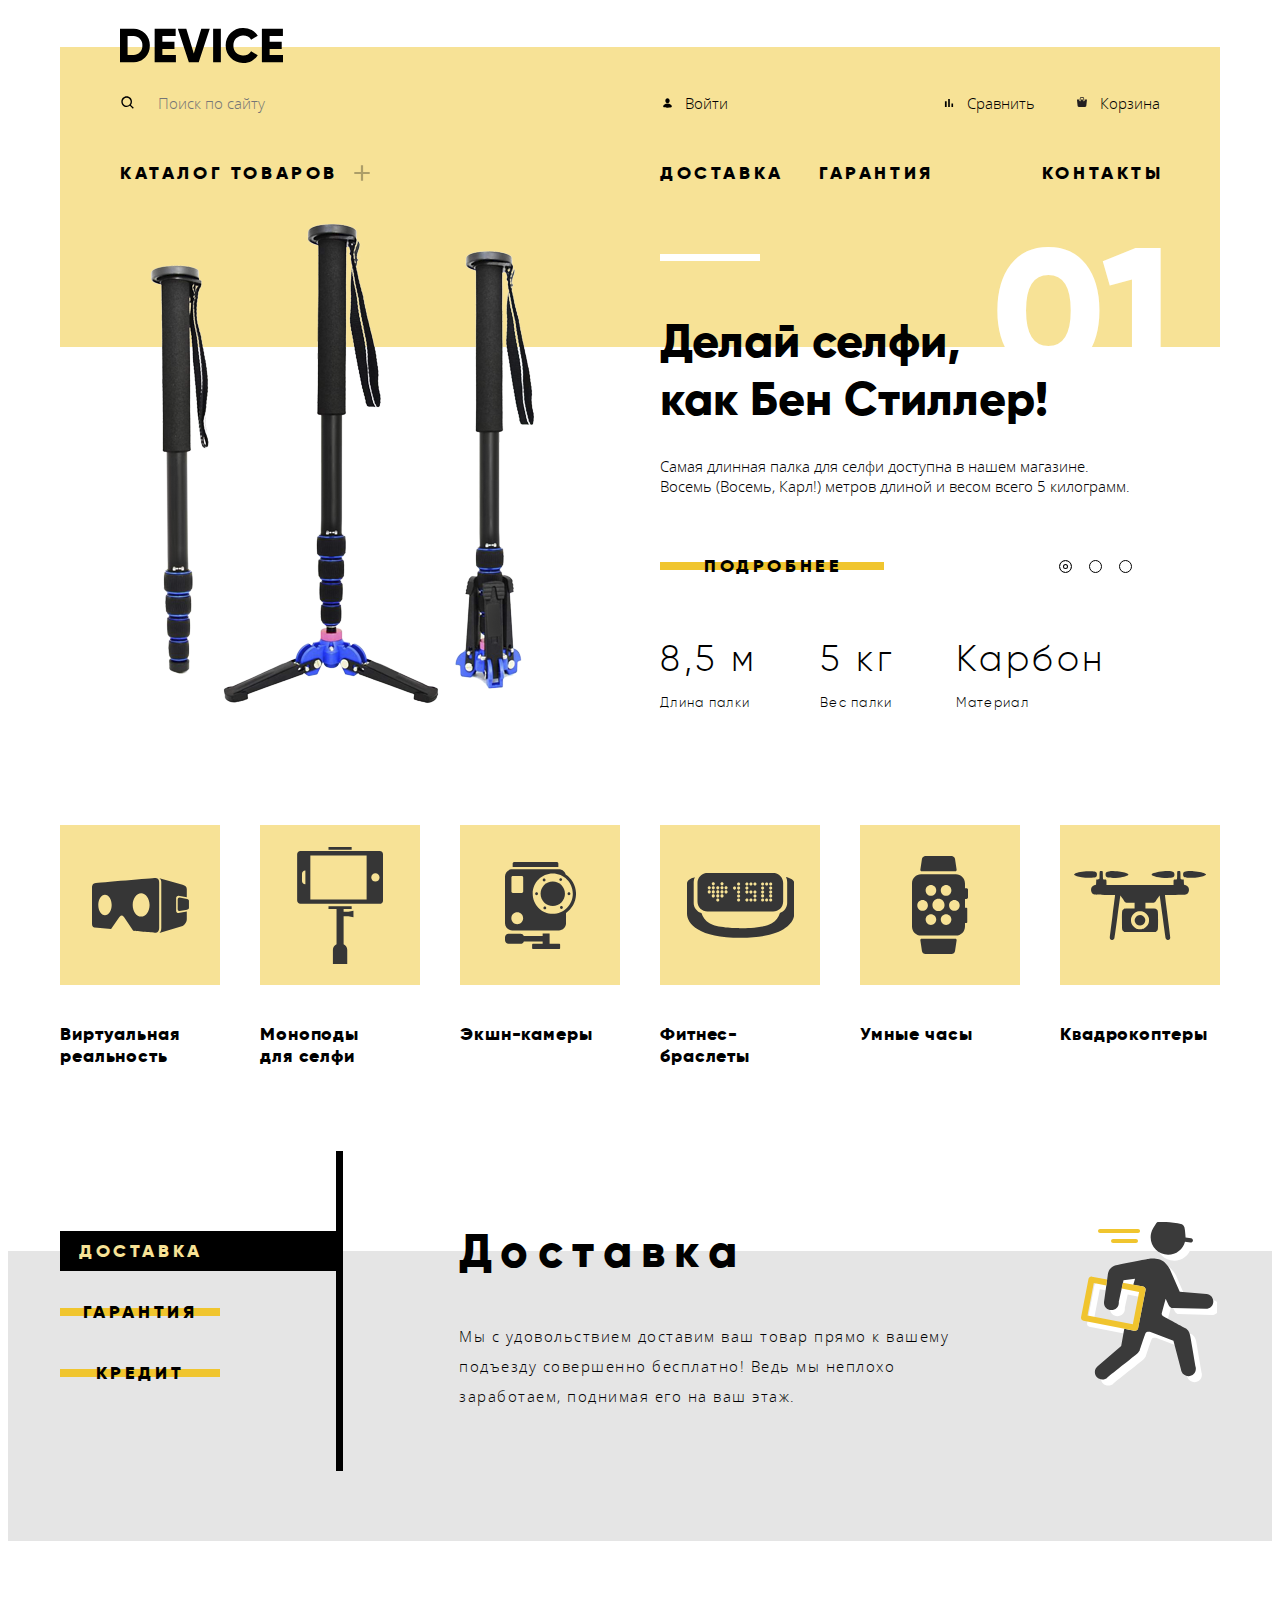
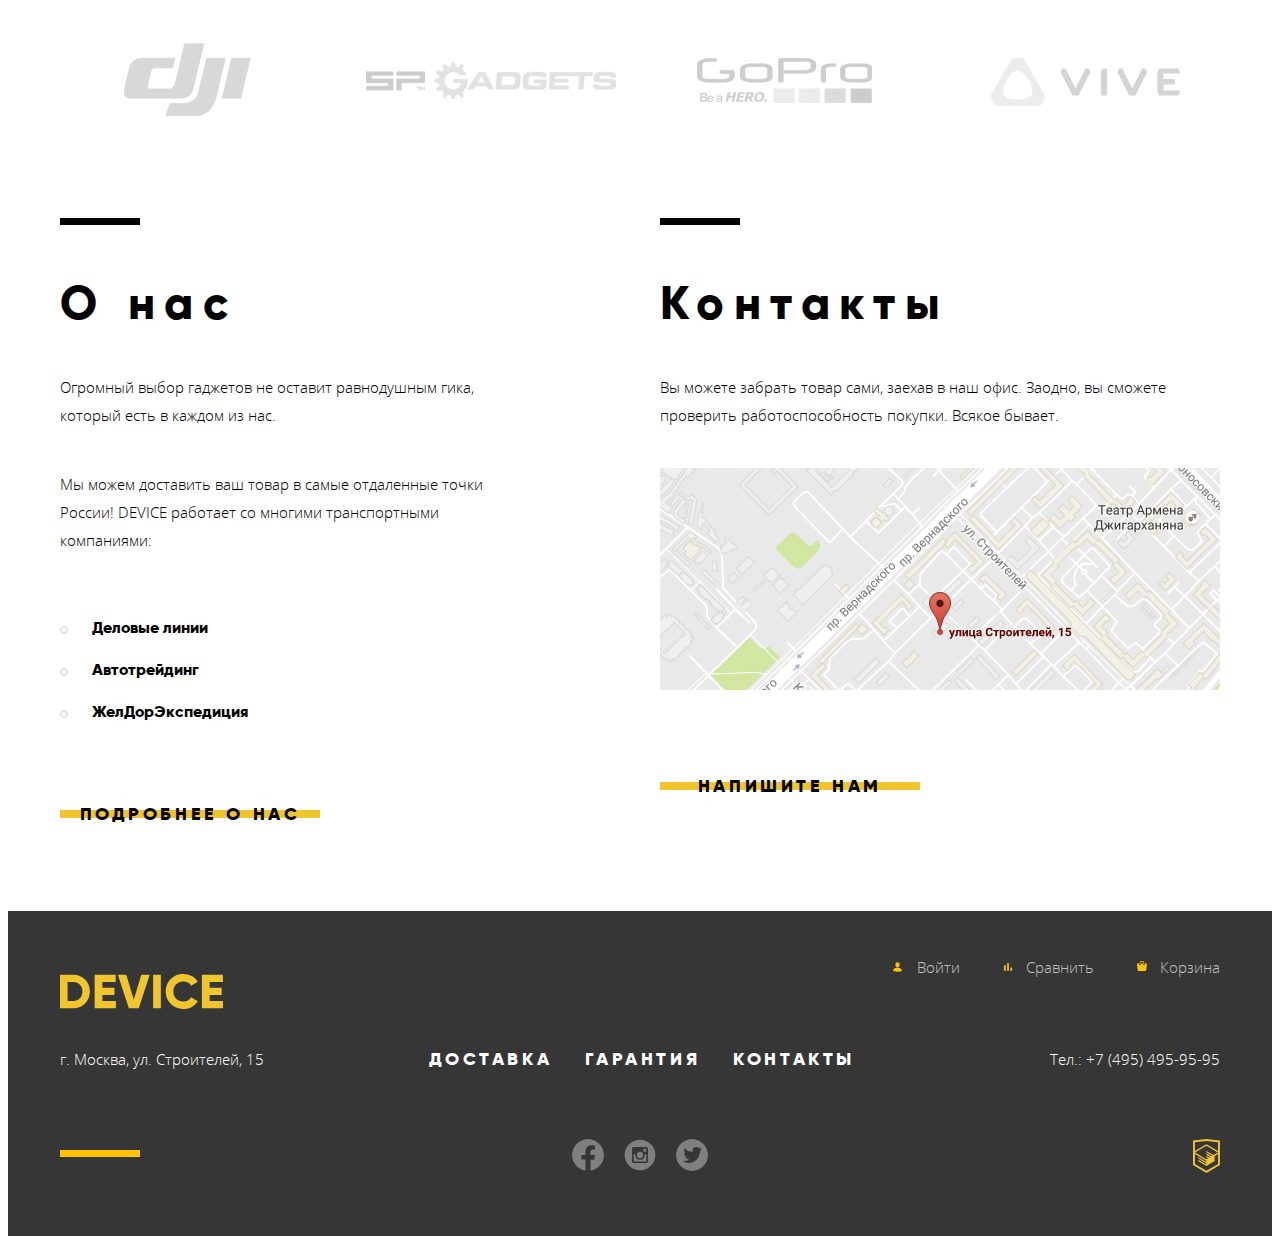
==== commit aa4be5f4: "pixel-perfect и стайлгайд" ====
--- a/index.html
+++ b/index.html
@@ -17,6 +17,7 @@
         <ul class="user__nav">
           <li class="nav-finder">
             <input class="nav-finder-input" type="text" placeholder="Поиск по сайту">
+            <a class="nav-finder-search-bth" href="#">Найти</a>
           </li>
           <li>
             <ul class="user__nav-user-link">
@@ -228,13 +229,13 @@
       <div class="layout-positioner">
         <ul class="services__controls-list">
           <li class="services__controls-item">
-            <a class="button bold-text" href="#">Доставка</a>
+            <a class="button button-service button-service--current bold-text" href="#">Доставка</a>
           </li>
           <li class="services__controls-item">
-            <a class="button bold-text" href="#">Гарантия</a>
+            <a class="button button-service bold-text" href="#">Гарантия</a>
           </li>
           <li class="services__controls-item">
-            <a class="button bold-text" href="#">Кредит</a>
+            <a class="button button-service bold-text" href="#">Кредит</a>
           </li>
         </ul>
         <ul class="services__list">
@@ -418,7 +419,8 @@
         </ul>
         <div class="textarea-container">
           <label class="modal-contacts__label" for="user-message">Текст письма:</label>
-          <textarea class="modal-user-text" name="user-message" id="user-message" placeholder="В свободной форме"></textarea>
+          <textarea class="modal-user-text" name="user-message" id="user-message"
+            placeholder="В свободной форме"></textarea>
         </div>
         <button class="button modal-send-button bold-text" type="submit">отправить</button>
         <button class="modal-close-button" type="button">
--- a/css/style.css
+++ b/css/style.css
@@ -57,6 +57,7 @@
   --opacity-black: rgba(0, 0, 0, 30%);
   --opacity-black-20: rgba(0, 0, 0, 20%);
   --opacity-white: rgba(255, 255, 255 , 70%);
+  --opacity-white-30: rgba(255, 255, 255 , 30%);
 
 }
 
@@ -167,6 +168,14 @@
   left: 60px;
 }
 
+.main-logo:hover {
+  opacity: 0.6;
+}
+
+.main-logo:active {
+  opacity: 0.3;
+}
+
 
 .user__nav {
   list-style: none;
@@ -182,20 +191,42 @@
 .nav-finder-input {
   padding: 0;
   display: block;
-  width: 100%;
+  width: 396px;
   box-sizing: border-box;
   background-color: inherit;
   border: none;
   font: inherit;
-
-  /* outline: 1px solid green;
-  outline-offset: -1px; */
-}
+  position: absolute;
+}
+
+.nav-finder-input:focus {
+  outline: none;
+  padding-bottom: 13.5px;
+  border-bottom: 2px solid var(--basic-black);
+}
+
+.nav-finder-input:focus + .nav-finder-search-bth,
+.nav-finder:focus-within >  .nav-finder-search-bth{
+  display: flex;
+}
+
+/* .nav-finder-input::after {
+  content: "";
+  display: block;
+  width: 100%;
+  height: 2px;
+  background-color: var(--basic-black);
+  position: absolute;
+  top: 10px;
+  left: 0;
+} */
 
 .nav-finder {
   position: relative;
   width: 480px;
   padding-left: 38px;
+
+  display: flex;
 }
 
 .nav-finder::before {
@@ -207,6 +238,36 @@
   height: 16px;
   background-image: url("../img/icon-search.svg");
   background-repeat: no-repeat;
+}
+
+.nav-finder-search-bth {
+  display: none;
+  width: 84px;
+  height: 50px;
+  border: 2px solid var(--basic-black);
+  box-sizing: border-box;
+
+  justify-content: center;
+  align-items: center;
+
+  font-family: "Open Sans", "Arial", sans-serif;
+  font-weight: 300;
+  font-size: 15px;
+  line-height: 20px;
+  text-transform: uppercase;
+  position: absolute;
+  top: -15px;
+  right: 0;
+}
+
+.nav-finder-search-bth:hover {
+  background-color: var(--basic-black);
+  color: var(--basic-white);
+}
+
+.nav-finder-search-bth:active {
+  background-color: var(--basic-black);
+  color: var(--opacity-white-30);
 }
 
 .user__nav-user-link {
@@ -218,9 +279,6 @@
   box-sizing: border-box;
   display: flex;
   flex-wrap: wrap;
-
-  /* outline: 1px solid tomato;
-  outline-offset: -1px; */
 }
 
 .user__nav-actions {
@@ -242,6 +300,14 @@
   margin-right: 20px;
 }
 
+.user-link:hover {
+  opacity: 0.6;
+}
+
+.user-link:active {
+  opacity: 0.3;
+}
+
 .user-link::before {
   content: "";
   position: absolute;
@@ -253,9 +319,36 @@
   background-repeat: no-repeat;
 }
 
+.user-link__exit:hover {
+  opacity: 0.6;
+}
+
+.user-link__exit:active {
+  opacity: 0.3;
+}
+
+.user-link::before {
+  content: "";
+  position: absolute;
+  left: -24px;
+  top: 3px;
+  width: 13px;
+  height: 14px;
+  background-image: url("../img/icon-user.svg");
+  background-repeat: no-repeat;
+}
+
 
 .actions-chart {
   position: relative;
+}
+
+.actions-chart:hover {
+  opacity: 0.6;
+}
+
+.actions-chart:active {
+  opacity: 0.3;
 }
 
 .actions-chart::before {
@@ -271,6 +364,14 @@
 
 .actions-cart {
   position: relative;
+}
+
+.actions-cart:hover {
+  opacity: 0.6;
+}
+
+.actions-cart:active {
+  opacity: 0.3;
 }
 
 .actions-cart::before {
@@ -301,6 +402,14 @@
   position: relative;
 }
 
+.catalog-link:hover {
+  opacity: 0.6;
+}
+
+.catalog-link:active {
+  opacity: 0.3;
+}
+
 .catalog-link::after {
   content: "";
   width: 22px;
@@ -316,11 +425,25 @@
   text-align: right;
 }
 
+.shop__nav li:not(:first-child):hover {
+  opacity: 0.6;
+}
+
+.shop__nav li:not(:first-child):active {
+  opacity: 0.3;
+}
+
 
 .shop__nav-catalog {
-  /* outline: 1px solid tomato;
-  outline-offset: -1px; */
-  position: relative;
+  position: relative;
+}
+
+.shop__nav-catalog li:hover {
+  opacity: 0.6;
+}
+
+.shop__nav-catalog li:active {
+  opacity: 0.3;
 }
 
 .shop__nav-wrapper {
@@ -363,9 +486,14 @@
   font-size: 15px;
   line-height: 20px;
   font-weight: 300;
-
-  /* outline: 1px solid green;
-  outline-offset: -1px; */
+}
+
+.shop__nav-list li:hover {
+  opacity: 0.6;
+}
+
+.shop__nav-list li:active {
+  opacity: 0.3;
 }
 
 .catalog-link:hover + .shop__nav-wrapper,
@@ -392,7 +520,7 @@
   outline-offset: -2px; */
   position: relative;
   top: -145px;
-  margin-bottom: -38px;
+  margin-bottom: -40px;
 }
 
 .slider__list {
@@ -424,7 +552,11 @@
 }
 
 .slider__item-0 .slider__image {
-  padding-left: 88px;
+  justify-content: flex-start;
+}
+.slider__item-0 img {
+  margin-top: 18px;
+  margin-left: 90px
 }
 
 .slider__item-1 .slider__image {
@@ -489,8 +621,6 @@
 }
 
 .slider__controls {
-  /* outline: 1px dashed pink;
-  outline-offset: -1px; */
   display: flex;
   justify-content: space-between;
   align-items: center;
@@ -502,6 +632,10 @@
   margin: 0;
   padding-left: 44px;
   padding-right: 42px;
+}
+
+.slider__controls > .button:active {
+  color: var(--opacity-black);
 }
 
 .slider__switch-list {
@@ -596,10 +730,6 @@
   width: 160px;
 }
 
-.page__catalog-item:nth-child(4) {
-  letter-spacing: 0;
-}
-
 .page__catalog-item a {
   position: relative;
 }
@@ -627,7 +757,7 @@
   background-color: inherit;
 }
 
-.page__catalog-item > a:hover {
+.page__catalog-item > a:active {
   opacity: 0.3;
 }
 
@@ -635,7 +765,7 @@
   background-color: var(--special-yellow-dark);
 }
 
-.page__catalog-item a:hover::after {
+.page__catalog-item a:active::after {
   opacity: 0.3;
 }
 
@@ -692,20 +822,29 @@
   margin-bottom: 100px;
 }
 
-.services__controls-item > .button{
+.button-service {
   box-sizing: border-box;
   text-align: center;
-  min-width: 160px;
+  width: 160px;
   padding-left: 0;
   padding-right: 0;
   margin: 0;
-  margin-bottom: 22px;
-}
-
-.services__controls-item > .button:active {
+  margin-bottom: 21px;
+}
+
+.button-service--current:hover {
+  background-color: var(--special-yellow-dark);
+  color: var(--basic-black);
+}
+
+.services__controls-item > .button:active,
+.button-service--current {
   width: 100%;
   color: var(--special-yellow);
   background-color: var(--basic-black);
+  text-align: left;
+  padding-left: 19px;
+  padding-right: 24px;
 }
 .services__list {
   position: relative;
@@ -817,7 +956,7 @@
 
 .about-us {
   display: grid;
-  margin-top: 90px;
+  margin-top: 86px;
   margin-bottom: 77px;
   grid-template-columns: 473px 560px;
   column-gap: 127px;
@@ -829,7 +968,7 @@
 
 .about-us h2 {
   position: relative;
-  font-family: "Gilroy, "Arial", sans-serif";
+  font-family: "Gilroy", "Arial", sans-serif;
   font-weight: 800;
   font-size: 47px;
   line-height: 58px;
@@ -847,7 +986,8 @@
 }
 
 .about-us p {
-  margin-bottom: 40px;
+  margin-top: 41px;
+  margin-bottom: 39px;
 }
 
 .about-us .button {
@@ -869,7 +1009,7 @@
   font-size: 16px;
   line-height: 28px;
   margin-top: 60px;
-  margin-bottom: 70px;
+  margin-bottom: 68px;
 }
 
 .about-us__info-item {
@@ -931,15 +1071,27 @@
   position: relative;
 }
 
+.footer__user-nav li:hover {
+  opacity: 0.6;
+}
+
+.footer__user-nav li:active {
+  opacity: 0.3;
+}
+
 .footer__user-link::before {
   content: "";
   position: absolute;
-  left: -23px;
+  left: -26px;
   top: 3px;
   width: 13px;
   height: 14px;
   background-image: url("../img/icon-user-footer.svg");
   background-repeat: no-repeat;
+}
+
+.footer__user-nav > .footer__user-exit {
+  margin-left: 20px;
 }
 
 .footer__actions-chart::before {
@@ -967,14 +1119,14 @@
   /* footer-wrapper-center  */
 .footer-wrapper-center {
   display: grid;
-  grid-template-columns: 1fr 1fr 1fr;
-  align-items: bottom;
+  grid-template-columns: 1fr 423px 1fr;
+  align-items: baseline;
 }
 
 .footer__link-list {
   display: grid;
   grid-template-columns: auto auto auto;
-  column-gap: 35px;
+  /* column-gap: 35px; */
   font-family: "Gilroy", "Arial", sans-serif;
   font-weight: 800;
   font-size: 18px;
@@ -982,6 +1134,18 @@
   letter-spacing: 0.2em;
   text-transform: uppercase;
   color: var(--basic-white);
+}
+
+.footer__link-item:not(:last-child) {
+  margin-right: 33px;
+}
+
+.footer__link-list li:hover {
+  opacity: 0.6;
+}
+
+.footer__link-list li:active {
+  opacity: 0.3;
 }
 
 
@@ -1027,7 +1191,7 @@
   height: 7px;
   background-color: var(--special-yellow-footer);
   position: absolute;
-  top: 9px;
+  top: 11px;
 }
 
 .footer__social-list {
@@ -1046,6 +1210,15 @@
   background-repeat: no-repeat;
   margin-right: 20px;
   margin-bottom: 20px;
+  opacity: 0.6;
+}
+
+.social-icon:hover {
+  opacity: 1;
+}
+
+.social-icon:active {
+  opacity: 0.3;
 }
 
 .social-facebook {
@@ -1068,6 +1241,14 @@
   background-position: center;
   background-repeat: no-repeat;
   margin-left: auto;
+}
+
+.footer__academy-link:hover {
+  opacity: 0.6;
+}
+
+.footer__academy-link:active {
+  opacity: 0.3;
 }
 
 
@@ -1102,6 +1283,14 @@
 .breadcrumps li {
   position: relative;
   margin-right: 40px;
+}
+
+.breadcrumps a:hover {
+  opacity: 1;
+}
+
+.breadcrumps a:active {
+  opacity: 0.1;
 }
 
 .breadcrumps a {
@@ -1175,6 +1364,19 @@
 
 .catalog__links-list li {
   margin-right: 30px;
+  opacity: 0.3;
+}
+
+.catalog__links-list li:hover {
+  opacity: 0.6;
+}
+
+.catalog__links-list li:active {
+  opacity: 1;
+}
+
+.catalog__links-list li.catalog__links-item--current {
+  opacity: 1;
 }
 
 .catalog__link-toggle {
@@ -1201,6 +1403,22 @@
   background-position: center;
   background-repeat: no-repeat;
   transform: rotate(180deg);
+}
+
+.toggle-item {
+  opacity: 0.2;
+}
+
+.toggle-item--current {
+  opacity: 1;
+}
+
+.toggle-item:hover {
+  opacity: 0.4;
+}
+
+.toggle-item:active {
+  opacity: 1;
 }
 
 
@@ -1312,7 +1530,15 @@
   padding-left: 40px;
   line-height: 19px;
   position: relative;
-  margin-bottom: 20px;
+  margin-bottom: 20.5px;
+}
+
+.color-checkbox:hover::before {
+  opacity: 0.6;
+}
+
+.color-checkbox:active::before {
+  opacity: 1;
 }
 
 .color-checkbox::before {
@@ -1331,6 +1557,11 @@
   background-image: url("data:image/svg+xml,%3Csvg width='14' height='11' viewBox='0 0 14 11' fill='none' xmlns='http://www.w3.org/2000/svg'%3E%3Cpath fill-rule='evenodd' clip-rule='evenodd' d='M2.07695 3.75L0.384644 5.5L5.46157 10.75L13.9231 2L12.2308 0.25L5.46157 7.25L2.07695 3.75Z' fill='black'/%3E%3C/svg%3E%0A");
   background-repeat: no-repeat;
   background-position: center;
+}
+
+.checkbox:disabled + .color-checkbox::before,
+.checkbox:disabled + .color-checkbox  {
+  opacity: 0.25;
 }
 
 .filter-colors-item:focus-within .color-checkbox::before {
@@ -1360,6 +1591,15 @@
   position: absolute;
   top: -2px;
   left: 0;
+}
+
+.bluetooth-radio:hover:before {
+  opacity: 0.6;
+}
+
+.radio:disabled + .bluetooth-radio::before,
+.radio:disabled + .bluetooth-radio {
+  opacity: 0.25;
 }
 
 .radio:checked + .bluetooth-radio::before {
@@ -1383,6 +1623,10 @@
   padding-right: 38px;
 }
 
+.button-filter:active {
+  color: var(--opacity-black);
+}
+
 label {
   user-select: none;
 }
@@ -1406,7 +1650,6 @@
 .catalog__content {
   box-sizing: border-box;
   width: 100%;
-  border: 1px solid salmon;
 }
 
 
@@ -1423,35 +1666,36 @@
   position: relative;
 }
 
+.catalog__product-item--new::before {
+  content: "NEW";
+  align-items: center;
+  justify-content: center;
+  display: flex;
+  width: 58px;
+  height: 58px;
+  border: 2px solid var(--opacity-black);
+  border-radius: 50%;
+  position: absolute;
+  top: 29px;
+  right: 27px;
+
+  font-family: "Gilroy";
+  font-weight: 800;
+  font-size: 12px;
+  line-height: 15px;
+  text-transform: uppercase;
+  color: rgba(0, 0, 0, 0.3);
+}
+
 .catalog__product-link:hover img{
   opacity: 0.7;
 }
 
-/* .catalog__product-item ~ a {
-  display: block;
-  position: relative;
-  padding: 0;
-} */
-
-
-
-/* .catalog__product-link:hover::after {
-  content: "";
-  display: block;
-  width: 360px;
-  height: 380px;
-  background-color: rgba(238, 238, 238, 70%);
-  position: absolute;
-  top: 0;
-  left: 0;
-} */
-
 .catalog__product-info {
   display: flex;
   justify-content: space-between;
   align-items: baseline;
-  padding-top: 23px;
-  padding-right: 3px;
+  padding-top: 27px;
 }
 
 .product__info-description {
@@ -1482,11 +1726,24 @@
   z-index: 2;
 }
 
+.catalog-button-product:active {
+  color: var(--opacity-black);
+}
+
 .button-compare {
   display: none;
   position: absolute;
   left: 94px;
-  top: 220px;
+  top: 222px;
+  opacity: 0.5;
+}
+
+.button-compare:hover {
+  opacity: 1;
+}
+
+.button-compare:active {
+  opacity: 0.2;
 }
 
 .catalog__product-image-container:hover > .catalog-button-product,
@@ -1498,8 +1755,10 @@
 .catalog-pagination-container {
   display: flex;
   padding: 25px 30px;
+  padding-left: 90px;
   margin-top: 40px;
   margin-left: 72px;
+  margin-bottom: 78px;
 
   background-color: var(--special-gray-light);
   font-family: "Gilroy", "Arial", sans-serif;
@@ -1508,6 +1767,7 @@
   line-height: 20px;
   letter-spacing: 0.1em;
   text-transform: uppercase;
+  position: relative;
 }
 
 .pagination__list {
@@ -1522,6 +1782,37 @@
   /* outline: 1px solid salmon; */
   margin-right: 15px;
   margin-left: 15px;
+  opacity: 0.3;
+}
+.pagination__list a.pagination__a-current {
+  opacity: 1;
+}
+
+.pagination__list a:hover {
+  opacity: 0.6;
+}
+
+.pagination__list a:active {
+  opacity: 1;
+}
+
+.pagination__a-back {
+  display: flex;
+  width: 120px;
+  height: 70px;
+  position: absolute;
+  top: 0;
+  left: 0;
+  justify-content: center;
+  align-items: center;
+}
+
+.pagination__a-back:hover {
+  background-color: #D9D9D9;
+}
+
+.pagination__a-back:active {
+  color: var(--opacity-black);
 }
 
 .pagination__forward {
